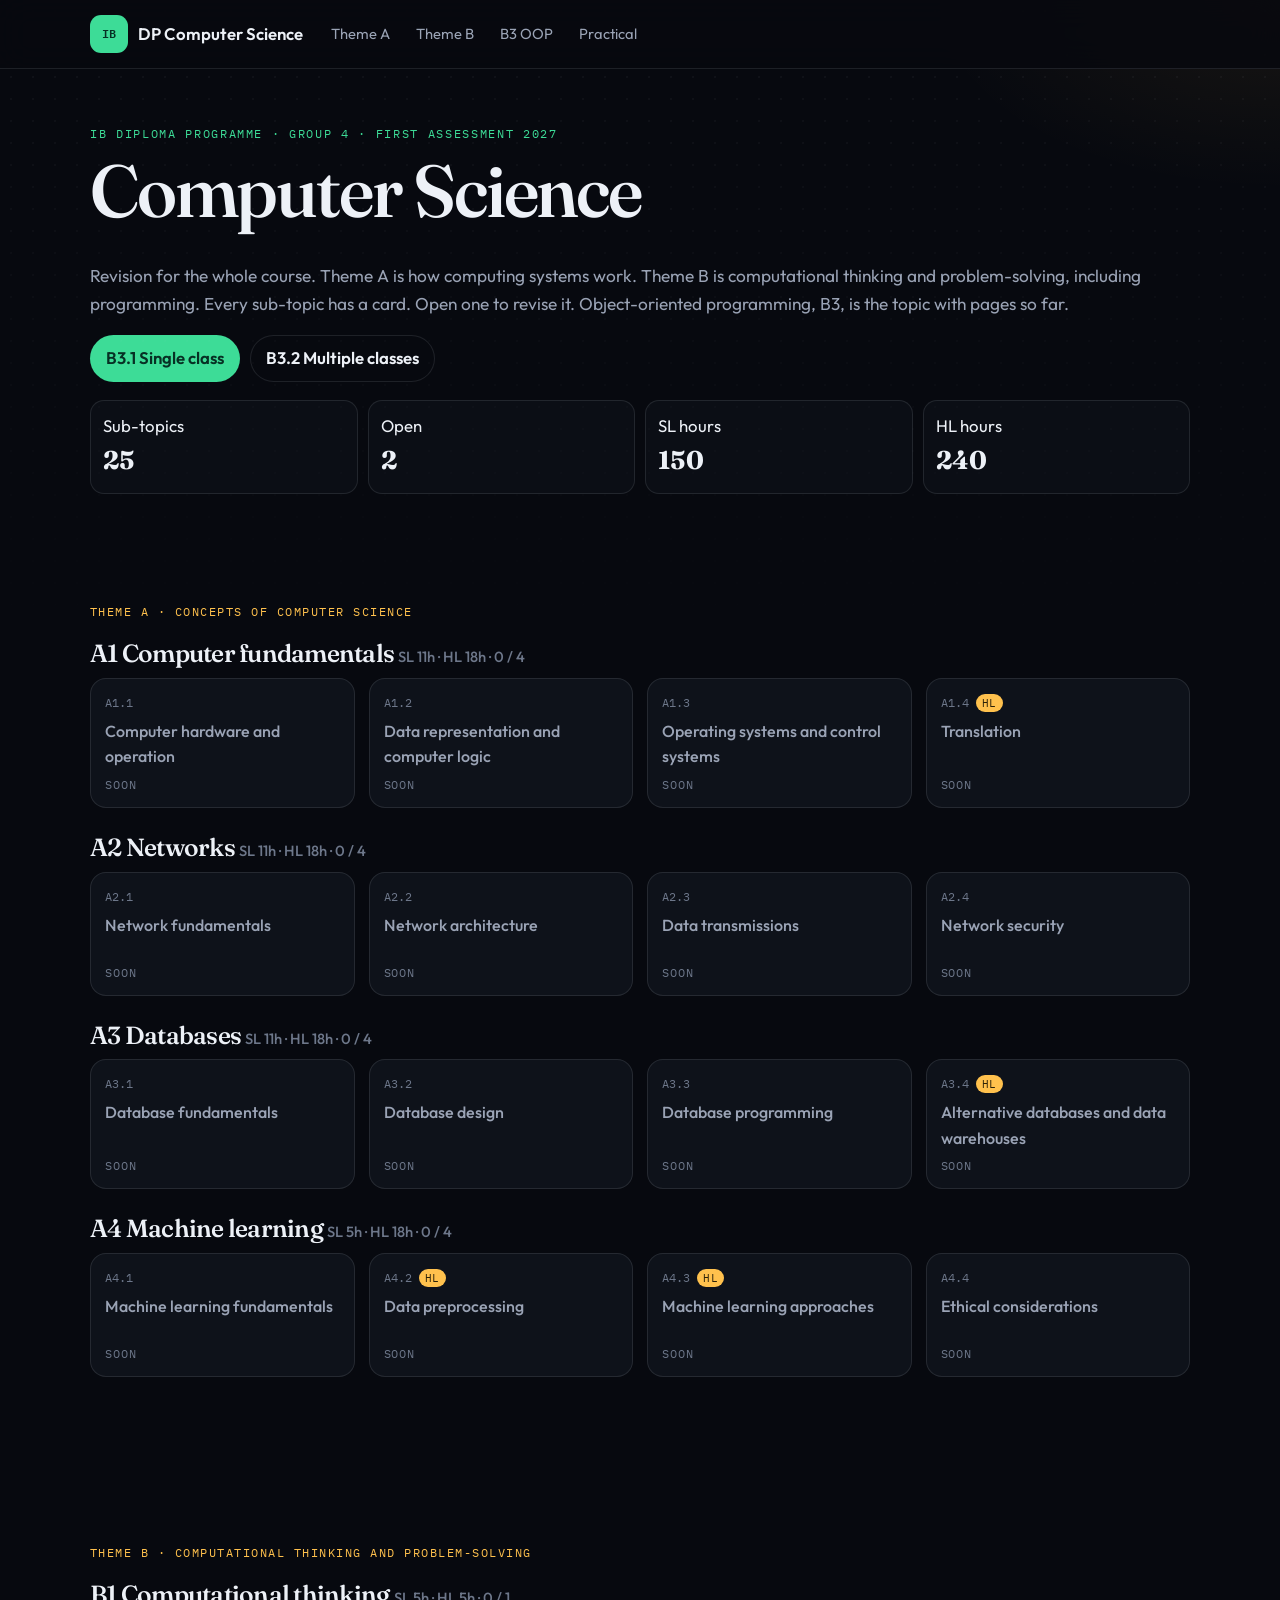
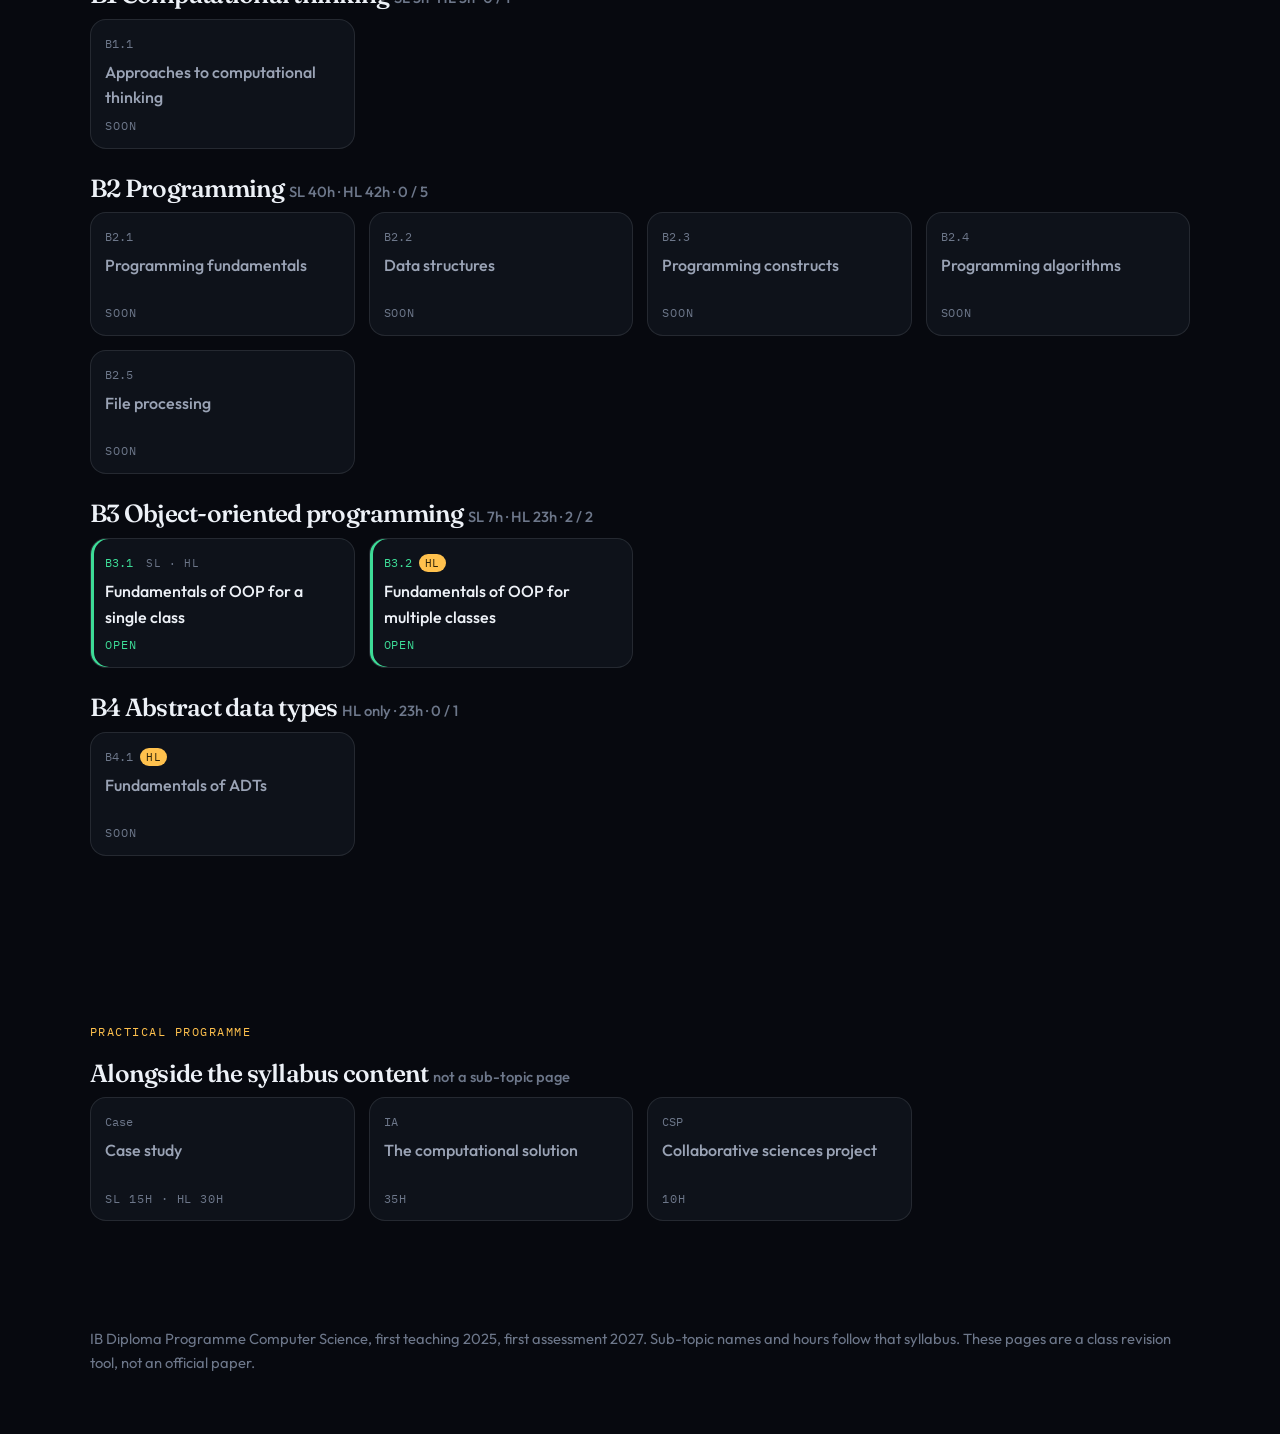
==== index.html @ 6d5f7bd0 "Correct lesson sentences that did not say what they meant. Headings, captions, and explanations now " ====
<!DOCTYPE html>
<html lang="en">
<head>
  <meta charset="utf-8">
  <meta name="viewport" content="width=device-width, initial-scale=1">
  <title>IB DP Computer Science</title>
  <meta name="description" content="Revision for the IB Diploma Programme Computer Science course, first assessment 2027. Theme A is concepts of computer science. Theme B is computational thinking and problem-solving. B3, object-oriented programming, is open.">
  <meta name="theme-color" content="#07090f">
  <link rel="icon" href="data:image/svg+xml,%3Csvg xmlns='http://www.w3.org/2000/svg' viewBox='0 0 32 32'%3E%3Crect fill='%2307090f' width='32' height='32' rx='6'/%3E%3Ctext x='16' y='21' text-anchor='middle' fill='%233ddc97' font-family='monospace' font-size='12'%3EIB%3C/text%3E%3C/svg%3E">
  <link rel="preconnect" href="https://fonts.googleapis.com">
  <link rel="preconnect" href="https://fonts.gstatic.com" crossorigin>
  <link href="https://fonts.googleapis.com/css2?family=Fraunces:opsz,wght@9..144,560&family=IBM+Plex+Mono:wght@450;560&family=Outfit:wght@380;520;640&display=swap" rel="stylesheet">
  <link rel="stylesheet" href="css/styles.css">
</head>
<body id="top">
  <a class="skip" href="#main">Skip to content</a>
  <header>
    <div class="wrap header-row">
      <a class="brand" href="index.html"><span class="mark">IB</span> DP Computer Science</a>
      <nav class="nav" aria-label="Course">
        <a href="#theme-a">Theme A</a>
        <a href="#theme-b">Theme B</a>
        <a href="#b3">B3 OOP</a>
        <a href="#practical">Practical</a>
      </nav>
    </div>
  </header>

  <main id="main">
    <section class="hero">
      <div class="wrap">
        <p class="kicker">IB Diploma Programme · Group 4 · First assessment 2027</p>
        <h1>Computer Science</h1>
        <p class="lede">Revision for the whole course. Theme A is how computing systems work. Theme B is computational thinking and problem-solving, including programming. Every sub-topic has a card. Open one to revise it. Object-oriented programming, B3, is the topic with pages so far.</p>
        <div class="actions">
          <a class="btn" href="b3-1-single-class.html">B3.1 Single class</a>
          <a class="btn ghost" href="b3-2-multiple-classes.html">B3.2 Multiple classes</a>
        </div>
        <div class="scoreboard">
          <div><span>Sub-topics</span><strong>25</strong></div>
          <div><span>Open</span><strong>2</strong></div>
          <div><span>SL hours</span><strong>150</strong></div>
          <div><span>HL hours</span><strong>240</strong></div>
        </div>
      </div>
    </section>

    <section class="block" id="theme-a">
      <div class="wrap">
        <p class="paper-label">Theme A · Concepts of computer science</p>

        <div class="chapter">
          <h2>A1 Computer fundamentals <span class="count">SL 11h · HL 18h · 0 / 4</span></h2>
          <div class="topics">
            <div class="topic later"><span class="code">A1.1</span><strong>Computer hardware and operation</strong><em>Soon</em></div>
            <div class="topic later"><span class="code">A1.2</span><strong>Data representation and computer logic</strong><em>Soon</em></div>
            <div class="topic later"><span class="code">A1.3</span><strong>Operating systems and control systems</strong><em>Soon</em></div>
            <div class="topic later"><span class="code">A1.4 <span class="pill">HL</span></span><strong>Translation</strong><em>Soon</em></div>
          </div>
        </div>

        <div class="chapter">
          <h2>A2 Networks <span class="count">SL 11h · HL 18h · 0 / 4</span></h2>
          <div class="topics">
            <div class="topic later"><span class="code">A2.1</span><strong>Network fundamentals</strong><em>Soon</em></div>
            <div class="topic later"><span class="code">A2.2</span><strong>Network architecture</strong><em>Soon</em></div>
            <div class="topic later"><span class="code">A2.3</span><strong>Data transmissions</strong><em>Soon</em></div>
            <div class="topic later"><span class="code">A2.4</span><strong>Network security</strong><em>Soon</em></div>
          </div>
        </div>

        <div class="chapter">
          <h2>A3 Databases <span class="count">SL 11h · HL 18h · 0 / 4</span></h2>
          <div class="topics">
            <div class="topic later"><span class="code">A3.1</span><strong>Database fundamentals</strong><em>Soon</em></div>
            <div class="topic later"><span class="code">A3.2</span><strong>Database design</strong><em>Soon</em></div>
            <div class="topic later"><span class="code">A3.3</span><strong>Database programming</strong><em>Soon</em></div>
            <div class="topic later"><span class="code">A3.4 <span class="pill">HL</span></span><strong>Alternative databases and data warehouses</strong><em>Soon</em></div>
          </div>
        </div>

        <div class="chapter">
          <h2>A4 Machine learning <span class="count">SL 5h · HL 18h · 0 / 4</span></h2>
          <div class="topics">
            <div class="topic later"><span class="code">A4.1</span><strong>Machine learning fundamentals</strong><em>Soon</em></div>
            <div class="topic later"><span class="code">A4.2 <span class="pill">HL</span></span><strong>Data preprocessing</strong><em>Soon</em></div>
            <div class="topic later"><span class="code">A4.3 <span class="pill">HL</span></span><strong>Machine learning approaches</strong><em>Soon</em></div>
            <div class="topic later"><span class="code">A4.4</span><strong>Ethical considerations</strong><em>Soon</em></div>
          </div>
        </div>
      </div>
    </section>

    <section class="block" id="theme-b">
      <div class="wrap">
        <p class="paper-label">Theme B · Computational thinking and problem-solving</p>

        <div class="chapter">
          <h2>B1 Computational thinking <span class="count">SL 5h · HL 5h · 0 / 1</span></h2>
          <div class="topics">
            <div class="topic later"><span class="code">B1.1</span><strong>Approaches to computational thinking</strong><em>Soon</em></div>
          </div>
        </div>

        <div class="chapter">
          <h2>B2 Programming <span class="count">SL 40h · HL 42h · 0 / 5</span></h2>
          <div class="topics">
            <div class="topic later"><span class="code">B2.1</span><strong>Programming fundamentals</strong><em>Soon</em></div>
            <div class="topic later"><span class="code">B2.2</span><strong>Data structures</strong><em>Soon</em></div>
            <div class="topic later"><span class="code">B2.3</span><strong>Programming constructs</strong><em>Soon</em></div>
            <div class="topic later"><span class="code">B2.4</span><strong>Programming algorithms</strong><em>Soon</em></div>
            <div class="topic later"><span class="code">B2.5</span><strong>File processing</strong><em>Soon</em></div>
          </div>
        </div>

        <div class="chapter" id="b3">
          <h2>B3 Object-oriented programming <span class="count">SL 7h · HL 23h · 2 / 2</span></h2>
          <div class="topics">
            <a class="topic ready" href="b3-1-single-class.html"><span class="code">B3.1 <span class="tag">SL · HL</span></span><strong>Fundamentals of OOP for a single class</strong><em>Open</em></a>
            <a class="topic ready" href="b3-2-multiple-classes.html"><span class="code">B3.2 <span class="pill">HL</span></span><strong>Fundamentals of OOP for multiple classes</strong><em>Open</em></a>
          </div>
        </div>

        <div class="chapter">
          <h2>B4 Abstract data types <span class="count">HL only · 23h · 0 / 1</span></h2>
          <div class="topics">
            <div class="topic later"><span class="code">B4.1 <span class="pill">HL</span></span><strong>Fundamentals of ADTs</strong><em>Soon</em></div>
          </div>
        </div>
      </div>
    </section>

    <section class="block" id="practical">
      <div class="wrap">
        <p class="paper-label">Practical programme</p>
        <div class="chapter">
          <h2>Alongside the syllabus content <span class="count">not a sub-topic page</span></h2>
          <div class="topics">
            <div class="topic later"><span class="code">Case</span><strong>Case study</strong><em>SL 15h · HL 30h</em></div>
            <div class="topic later"><span class="code">IA</span><strong>The computational solution</strong><em>35h</em></div>
            <div class="topic later"><span class="code">CSP</span><strong>Collaborative sciences project</strong><em>10h</em></div>
          </div>
        </div>
      </div>
    </section>
  </main>

  <footer>
    <div class="wrap">
      <p>IB Diploma Programme Computer Science, first teaching 2025, first assessment 2027. Sub-topic names and hours follow that syllabus. These pages are a class revision tool, not an official paper.</p>
    </div>
  </footer>
</body>
</html>
---- css/styles.css ----
:root {
  color-scheme: dark;
  --bg: #07090f;
  --bg-elev: #10141c;
  --ink: #edf1f7;
  --muted: #9aa3b5;
  --faint: #6d778a;
  --line: rgba(237, 241, 247, 0.1);
  --teal: #3ddc97;
  --teal-ink: #073024;
  --amber: #ffc14d;
  --amber-ink: #2b2108;
  --blue: #8eb7ff;
  --coral: #ff8b78;
  --good: #3ddc97;
  --bad: #ff8b78;
  --shadow: 0 24px 60px rgba(0, 0, 0, 0.35);
  --serif: Fraunces, "Iowan Old Style", Palatino, Georgia, serif;
  --sans: Outfit, "Segoe UI", sans-serif;
  --mono: "IBM Plex Mono", ui-monospace, SFMono-Regular, Menlo, Consolas, monospace;
  --radius: 18px;
}

* { box-sizing: border-box; }

html { scroll-behavior: smooth; }

body {
  margin: 0;
  font-family: var(--sans);
  font-size: 1.05rem;
  line-height: 1.6;
  color: var(--ink);
  background:
    radial-gradient(900px 420px at 0% -10%, rgba(61, 220, 151, 0.09), transparent 55%),
    radial-gradient(700px 380px at 100% 0%, rgba(255, 193, 77, 0.07), transparent 50%),
    var(--bg);
}

body::before {
  content: "";
  position: fixed;
  inset: 0;
  pointer-events: none;
  background-image: radial-gradient(rgba(237, 241, 247, 0.045) 1px, transparent 1px);
  background-size: 22px 22px;
  mask-image: linear-gradient(to bottom, #000 0%, transparent 78%);
}

::selection { background: rgba(61, 220, 151, 0.35); color: white; }

:focus-visible {
  outline: 2px solid var(--teal);
  outline-offset: 3px;
}

.skip {
  position: absolute;
  left: 12px;
  top: -48px;
  z-index: 20;
  background: var(--teal);
  color: var(--teal-ink);
  padding: 8px 12px;
  border-radius: 8px;
  font-weight: 600;
}

.skip:focus { top: 12px; }

a { color: var(--blue); }

h1, h2, h3, h4 {
  font-family: var(--serif);
  font-weight: 560;
  letter-spacing: -0.03em;
  line-height: 1.12;
  margin: 0 0 0.4em;
}

h1 { font-size: clamp(2.5rem, 6vw, 4.6rem); }

h2 { font-size: clamp(1.8rem, 3vw, 2.7rem); }

h3 { font-size: 1.25rem; }

p { margin: 0 0 0.8em; }

.wrap {
  width: min(1100px, calc(100% - 32px));
  margin-inline: auto;
}

.kicker {
  margin: 0 0 0.4rem;
  font-family: var(--mono);
  font-size: 0.74rem;
  letter-spacing: 0.14em;
  text-transform: uppercase;
  color: var(--teal);
}

.lede {
  max-width: none;
  color: var(--muted);
  font-size: 1.08rem;
}

header {
  position: sticky;
  top: 0;
  z-index: 10;
  backdrop-filter: blur(16px);
  background: rgba(7, 9, 15, 0.86);
  border-bottom: 1px solid var(--line);
}

.header-row {
  display: flex;
  align-items: center;
  gap: 18px;
  min-height: 68px;
}

.brand {
  display: flex;
  align-items: center;
  gap: 10px;
  color: var(--ink);
  text-decoration: none;
  font-weight: 600;
  flex: 0 0 auto;
}

.mark {
  display: grid;
  place-items: center;
  width: 38px;
  height: 38px;
  border-radius: 11px;
  background: var(--teal);
  color: var(--teal-ink);
  font-family: var(--mono);
  font-size: 0.78rem;
  font-weight: 560;
}

.nav {
  display: flex;
  gap: 6px;
  overflow-x: auto;
  padding: 8px 0;
  scrollbar-width: none;
}

.nav::-webkit-scrollbar { display: none; }

.nav a {
  color: var(--muted);
  text-decoration: none;
  font-size: 0.92rem;
  padding: 6px 10px;
  border-radius: 999px;
  white-space: nowrap;
}

.nav a:hover,
.nav a.is-active {
  color: var(--ink);
  background: rgba(237, 241, 247, 0.06);
}

.nav a.is-active { box-shadow: inset 0 0 0 1px var(--line); }

.hero { padding: 56px 0 20px; }

.hero-grid {
  display: grid;
  grid-template-columns: 1.3fr 0.7fr;
  gap: 36px;
  align-items: center;
}

.actions { display: flex; flex-wrap: wrap; gap: 10px; margin: 18px 0; }

.btn {
  appearance: none;
  border: 0;
  cursor: pointer;
  border-radius: 999px;
  padding: 10px 16px;
  background: var(--teal);
  color: var(--teal-ink);
  font-weight: 600;
  text-decoration: none;
  display: inline-flex;
  align-items: center;
  justify-content: center;
  gap: 8px;
}

.btn:hover { filter: brightness(1.05); }

.btn.ghost {
  background: transparent;
  color: var(--ink);
  box-shadow: inset 0 0 0 1px var(--line);
}

.btn.amber { background: var(--amber); color: var(--amber-ink); }

.btn.small { padding: 7px 12px; font-size: 0.92rem; }

.btn:disabled {
  cursor: not-allowed;
  opacity: 0.45;
}

.chips { display: flex; flex-wrap: wrap; gap: 8px; padding: 0; margin: 16px 0 0; list-style: none; }

.chip {
  font-family: var(--mono);
  font-size: 0.78rem;
  color: var(--muted);
  border: 1px solid var(--line);
  border-radius: 999px;
  padding: 5px 10px;
}

.stage {
  position: relative;
  min-height: 280px;
  border-radius: 28px;
  border: 1px solid var(--line);
  background:
    linear-gradient(180deg, rgba(61, 220, 151, 0.08), transparent 40%),
    var(--bg-elev);
  box-shadow: var(--shadow);
  overflow: hidden;
}

.road {
  position: absolute;
  left: 8%;
  right: 8%;
  top: 46%;
  height: 54px;
  border-radius: 999px;
  background:
    repeating-linear-gradient(90deg, rgba(237, 241, 247, 0.2) 0 18px, transparent 18px 34px),
    #1b2433;
  box-shadow: inset 0 0 0 2px rgba(237, 241, 247, 0.08);
}

.car {
  position: absolute;
  top: 50%;
  width: 46px;
  height: 22px;
  margin-top: -11px;
  border-radius: 7px;
  background: var(--amber);
  animation: drive 7s linear infinite;
}

.car::after {
  content: "";
  position: absolute;
  right: 6px;
  top: 4px;
  width: 10px;
  height: 8px;
  background: #fff4d2;
  border-radius: 2px;
}

.node {
  position: absolute;
  width: 16px;
  height: 16px;
  border-radius: 50%;
  background: var(--teal);
  box-shadow: 0 0 0 6px rgba(61, 220, 151, 0.15);
}

.node.a { top: 18%; left: 16%; }
.node.b { top: 22%; right: 18%; background: var(--blue); box-shadow: 0 0 0 6px rgba(142, 183, 255, 0.15); }
.node.c { bottom: 16%; left: 38%; background: var(--coral); box-shadow: 0 0 0 6px rgba(255, 139, 120, 0.15); }

.page-card {
  position: absolute;
  right: 14%;
  bottom: 18%;
  width: 92px;
  padding: 8px;
  border-radius: 10px;
  background: #222a3a;
  border: 1px solid var(--line);
  font-family: var(--mono);
  font-size: 0.68rem;
  color: var(--amber);
}

.stage-caption {
  position: absolute;
  left: 16px;
  bottom: 12px;
  margin: 0;
  font-size: 0.78rem;
  color: var(--faint);
}

section.block, .hero { scroll-margin-top: 76px; }

section.block { padding: 3.25rem 0; }

code {
  font-family: var(--mono);
  font-size: 0.86em;
  color: var(--amber);
  background: rgba(255, 193, 77, 0.14);
  border-radius: 0.28em;
  padding: 0.05em 0.34em;
  letter-spacing: 0;
}

h1 code, h2 code, h3 code { font-size: 0.78em; }

button code {
  font-family: inherit;
  font-size: inherit;
  font-weight: inherit;
  color: inherit;
  background: none;
  border-radius: 0;
  padding: 0;
  letter-spacing: inherit;
}

.section-head { margin-bottom: 18px; }

.grid-2 { display: grid; grid-template-columns: 1fr 1fr; gap: 22px; }
.grid-3 { display: grid; grid-template-columns: repeat(3, 1fr); gap: 20px; }
.grid-6 { display: grid; grid-template-columns: repeat(3, 1fr); gap: 14px; }

.card, .lab, .callout, .map-card, .fn, .q, .check-list, .worked {
  background: rgba(16, 20, 28, 0.9);
  border: 1px solid var(--line);
  border-radius: var(--radius);
  padding: 16px 18px;
}

.card h3, .map-card h3, .fn h3, .q h3, .worked h3 {
  font-family: var(--sans);
  letter-spacing: 0;
  font-size: 1.02rem;
  margin-bottom: 0.9rem;
}

.map-card {
  color: inherit;
  text-decoration: none;
  display: block;
  min-height: 100%;
}

.map-card:hover { border-color: rgba(61, 220, 151, 0.45); }

.map-card span {
  display: block;
  font-family: var(--mono);
  font-size: 0.75rem;
  color: var(--teal);
  margin-bottom: 0.7rem;
}

.card p:last-child, .fn p:last-child, .callout p:last-child { margin-bottom: 0; }

.card ul, .q ul { margin: 0.35rem 0 0; padding-left: 1.1em; }
.card li + li { margin-top: 0.6em; }

.card.internet { box-shadow: inset 3px 0 0 var(--teal); }
.card.www { box-shadow: inset 3px 0 0 var(--amber); }

.callout.exam { box-shadow: inset 3px 0 0 var(--coral); }
.callout.note { box-shadow: inset 3px 0 0 var(--blue); }
.callout strong { font-family: var(--mono); font-size: 0.78rem; letter-spacing: 0.08em; text-transform: uppercase; display: block; margin-bottom: 0.5rem; }
.callout.exam strong { color: var(--coral); }
.callout.note strong { color: var(--blue); }

.lab { margin-top: 16px; }
.lab h3 { margin-bottom: 0.9rem; }
.lab > p { margin-bottom: 1.15rem; }

label.field { display: block; font-size: 0.92rem; color: var(--muted); margin-bottom: 8px; }

input[type="text"], input[type="number"], textarea {
  width: 100%;
  border-radius: 12px;
  border: 1px solid var(--line);
  background: #0b0e15;
  color: var(--ink);
  padding: 12px 14px;
  font-family: var(--mono);
  font-size: 0.95rem;
}

textarea { min-height: 110px; resize: vertical; font-family: var(--sans); }

.presets { display: flex; flex-wrap: wrap; gap: 8px; margin: 10px 0; }

.url-bar {
  display: flex;
  flex-wrap: wrap;
  gap: 6px;
  padding: 10px;
  border-radius: 14px;
  background: #0b0e15;
  border: 1px solid var(--line);
  min-height: 58px;
}

.part {
  border: 0;
  cursor: pointer;
  border-radius: 10px;
  padding: 8px 10px;
  font-family: var(--mono);
  font-size: 0.92rem;
  color: #0c1118;
  text-align: left;
}

.part small { display: block; font-family: var(--sans); font-size: 0.72rem; opacity: 0.75; }
.part.protocol { background: var(--blue); }
.part.domain { background: var(--teal); }
.part.path { background: var(--amber); }
.part.extra { background: #d7dbe4; }
.part.is-picked { outline: 3px solid white; }
.part.muted { background: transparent; color: var(--faint); box-shadow: inset 0 0 0 1px var(--line); cursor: default; }

.define {
  margin-top: 12px;
  padding: 12px 14px;
  border-radius: 12px;
  background: rgba(237, 241, 247, 0.04);
}

.panes { display: grid; grid-template-columns: 1fr 1fr; gap: 12px; margin-top: 12px; }
.pane { border-radius: 14px; padding: 12px; background: #0b0e15; border: 1px solid var(--line); min-height: 140px; }
.pane h4 { font-family: var(--mono); font-size: 0.78rem; letter-spacing: 0.08em; text-transform: uppercase; margin-bottom: 8px; }
.pane.http h4 { color: var(--coral); }
.pane.https h4 { color: var(--teal); }
.pane pre { margin: 0; white-space: pre-wrap; word-break: break-word; font-family: var(--mono); font-size: 0.86rem; }

.flow {
  display: grid;
  grid-template-columns: repeat(4, 1fr);
  gap: 10px;
  margin: 12px 0;
  padding: 0;
  list-style: none;
}

.flow li {
  border-radius: 14px;
  padding: 12px;
  text-align: center;
  border: 1px solid var(--line);
  color: var(--faint);
  background: #0b0e15;
}

.flow li strong { display: block; color: var(--ink); font-size: 0.95rem; }
.flow li.is-on {
  color: var(--teal-ink);
  background: var(--teal);
  border-color: var(--teal);
}
.flow li.is-on strong { color: inherit; }

.step-readout { min-height: 4.5em; }

.row-actions { display: flex; flex-wrap: wrap; gap: 8px; margin-top: 8px; }

.sort-grid, .pool, .chosen { display: grid; gap: 8px; }
.sort-grid { margin-top: 8px; }
.pool, .chosen { margin: 8px 0; }

.sort-card, .step-btn, .opt {
  text-align: left;
  border-radius: 12px;
  border: 1px solid var(--line);
  background: #0b0e15;
  color: var(--ink);
  padding: 10px 12px;
}

.choices { display: flex; flex-wrap: wrap; gap: 8px; margin-top: 8px; }

.choice {
  border-radius: 999px;
  border: 1px solid var(--line);
  background: transparent;
  color: var(--ink);
  padding: 6px 10px;
  cursor: pointer;
}

.choice.is-correct, .sort-card.is-correct, .opt.is-correct {
  background: rgba(61, 220, 151, 0.16);
  border-color: rgba(61, 220, 151, 0.6);
}

.choice.is-wrong, .opt.is-wrong {
  background: rgba(255, 139, 120, 0.12);
  border-color: rgba(255, 139, 120, 0.55);
}

.feedback { min-height: 1.4em; color: var(--muted); font-size: 0.95rem; }
.feedback.good { color: var(--good); }
.feedback.bad { color: var(--bad); }

.fn.is-lit { border-color: rgba(61, 220, 151, 0.7); box-shadow: 0 0 0 1px rgba(61, 220, 151, 0.4); }

.jars { display: grid; grid-template-columns: 1fr 1fr; gap: 12px; }
.jar { background: #0b0e15; border-radius: 14px; padding: 12px; border: 1px dashed var(--line); min-height: 150px; }
.jar h4 { margin-bottom: 8px; font-family: var(--sans); font-size: 0.95rem; }
.jar.ram { border-color: rgba(142, 183, 255, 0.45); }
.jar.disk { border-color: rgba(255, 193, 77, 0.45); }
.jar-list { display: grid; gap: 8px; }
.cookie { background: rgba(237, 241, 247, 0.04); border-radius: 10px; padding: 8px 10px; }
.cookie b { font-family: var(--mono); font-weight: 560; font-size: 0.86rem; }
.empty { color: var(--faint); margin: 0; }

.q + .q { margin-top: 12px; }
.marks { font-family: var(--mono); font-size: 0.75rem; color: var(--amber); letter-spacing: 0.06em; }

.scheme { margin-top: 10px; padding-top: 10px; border-top: 1px solid var(--line); }
.scheme ol { margin: 0; padding-left: 1.2em; }
.award { display: flex; align-items: center; gap: 8px; margin-top: 8px; color: var(--muted); font-size: 0.92rem; }
.award input { width: 80px; }

.scoreboard {
  display: flex;
  flex-wrap: wrap;
  gap: 10px;
  margin-top: 12px;
}

.scoreboard div {
  flex: 1 1 180px;
  border-radius: 14px;
  padding: 12px;
  background: #0b0e15;
  border: 1px solid var(--line);
}

.scoreboard strong { display: block; font-family: var(--serif); font-size: 1.6rem; }

.check-list { display: grid; gap: 12px; }
.check-list label {
  display: flex;
  gap: 10px;
  align-items: flex-start;
  padding: 8px;
  border-radius: 10px;
}
.check-list label:hover { background: rgba(237, 241, 247, 0.03); }
.check-list input { margin-top: 5px; accent-color: var(--teal); }

footer {
  padding: 28px 0 48px;
  color: var(--faint);
  font-size: 0.92rem;
}

.stack { display: grid; gap: 12px; }

.paper-label {
  margin: 2.25rem 0 1rem;
  font-family: var(--mono);
  font-size: 0.78rem;
  letter-spacing: 0.12em;
  text-transform: uppercase;
  color: var(--amber);
}

.chapter { margin: 18px 0 26px; }
.chapter h2 { font-size: 1.55rem; }
.chapter .count { color: var(--faint); font-family: var(--sans); font-size: 0.92rem; letter-spacing: 0; font-weight: 520; }

.topics { display: grid; grid-template-columns: repeat(auto-fill, minmax(230px, 1fr)); gap: 14px; }

.topic {
  display: flex;
  flex-direction: column;
  align-items: flex-start;
  gap: 6px;
  min-height: 124px;
  padding: 14px 14px 12px;
  border-radius: 16px;
  border: 1px solid var(--line);
  background: rgba(16, 20, 28, 0.9);
  color: inherit;
  text-decoration: none;
}

.topic strong { font-family: var(--sans); font-weight: 520; letter-spacing: 0; font-size: 1rem; }
.topic .code { font-family: var(--mono); font-size: 0.78rem; color: var(--teal); }
.topic em { margin-top: auto; font-style: normal; font-family: var(--mono); font-size: 0.74rem; letter-spacing: 0.08em; text-transform: uppercase; color: var(--teal); }
.topic.ready { box-shadow: inset 3px 0 0 var(--teal); }
.topic.ready:hover { border-color: rgba(61, 220, 151, 0.55); }
.topic.later { color: var(--muted); cursor: default; }
.topic.later .code, .topic.later em { color: var(--faint); }

.chain { display: grid; grid-template-columns: repeat(3, 1fr); gap: 12px; }
.bcard { border-radius: 14px; padding: 12px; background: #0b0e15; border: 1px solid var(--line); }
.bcard h4 { font-family: var(--sans); letter-spacing: 0; font-size: 0.95rem; margin-bottom: 8px; }
.bcard p { margin: 0 0 6px; font-size: 0.92rem; }
.bcard code { display: block; word-break: break-all; }
.bcard.bad { border-color: rgba(255, 139, 120, 0.7); box-shadow: inset 3px 0 0 var(--coral); }
.bcard.ok { border-color: rgba(61, 220, 151, 0.45); }
.flow.six { grid-template-columns: repeat(3, 1fr); }
.calc-grid { display: grid; grid-template-columns: 1fr 1fr; gap: 12px; margin: 8px 0; }
select {
  width: 100%;
  margin-top: 6px;
  border-radius: 12px;
  border: 1px solid var(--line);
  background: #0b0e15;
  color: var(--ink);
  padding: 12px 14px;
}
table.sheet { width: 100%; border-collapse: collapse; font-family: var(--mono); font-size: 0.88rem; margin-top: 12px; }
table.sheet th, table.sheet td { border-bottom: 1px solid var(--line); padding: 10px 12px; text-align: left; }
.out { overflow-x: auto; }
.out table.sheet { width: max-content; min-width: 100%; }
.out table.sheet th, .out table.sheet td { white-space: nowrap; }
.step-btn, .choice, .opt { cursor: pointer; }
.teaching { max-width: none; }

.rhythm {
  display: flex;
  flex-direction: column;
  gap: 2rem;
}

.rhythm > * { margin-top: 0; margin-bottom: 0; }

.subhead {
  font-family: var(--sans);
  font-size: 1.35rem;
  letter-spacing: 0;
}

.rhythm > .subhead { margin-bottom: -1.1rem; }

.rhythm .section-head { margin-bottom: 0; }

.rhythm .section-head .kicker { margin-bottom: 0.65rem; }

.rhythm .section-head h2 { margin-bottom: 0.9rem; }

.rhythm .section-head > :last-child { margin-bottom: 0; }

.review-panel { display: flex; flex-direction: column; gap: 1rem; }

.prose p { margin: 0; }

.prose p + p { margin-top: 1.35rem; }

.worked { margin-top: 16px; }
.worked h3 { font-family: var(--sans); letter-spacing: 0; font-size: 1.02rem; }
.steps { margin: 0.3em 0 0; padding-left: 1.25em; }
.steps li + li { margin-top: 0.7em; }
.grid-2 + .grid-2, .teaching + .grid-2, .grid-2 + .worked, .grid-2 + .grid-3 { margin-top: 16px; }
.tabset { margin-top: 16px; }
.tabbar { display: flex; flex-wrap: wrap; gap: 8px; }
.tab {
  font-family: var(--sans);
  font-size: 0.92rem;
  color: var(--ink);
  background: transparent;
  border: 1px solid var(--line);
  border-radius: 999px;
  padding: 8px 12px;
  cursor: pointer;
}
.tab.is-active { background: var(--teal); color: var(--teal-ink); border-color: var(--teal); }
.tabpanel { margin-top: 12px; }
.tabpanel.is-hidden { display: none; }
.tabpanel h3 { font-family: var(--sans); letter-spacing: 0; font-size: 1rem; margin-top: 14px; }
.pseudo {
  font-family: "Courier New", Courier, monospace;
  font-size: 0.92rem;
  line-height: 1.5;
  white-space: pre;
  overflow-x: auto;
  color: #d6deeb;
  background: #0b0e15;
  border: 1px solid var(--line);
  border-radius: 12px;
  padding: 14px 16px;
  margin: 12px 0 0;
}
.pseudo .tok-key { color: #c4b5fd; }
.pseudo .tok-type { color: var(--blue); }
.pseudo .tok-fn { color: var(--teal); }
.pseudo .tok-string { color: var(--amber); }
.pseudo .tok-number { color: var(--coral); }
.pseudo .tok-comment { color: var(--faint); font-style: italic; }
.chart { display: flex; flex-direction: column; align-items: center; margin-top: 8px; }
.chart-card + .chart-card { margin-top: 18px; }
.shape, .diamond {
  font-family: "Courier New", Courier, monospace;
  font-size: 0.86rem;
  text-align: center;
}
.shape {
  border: 2px solid var(--blue);
  background: #0b0e15;
  min-width: 190px;
  max-width: 280px;
  padding: 10px 16px;
}
.shape.term { border-radius: 999px; border-color: var(--teal); }
.shape.process { border-radius: 4px; }
.shape.io { transform: skewX(-14deg); border-color: var(--amber); padding-inline: 22px; }
.shape.io .unskew { display: inline-block; transform: skewX(14deg); }
.shape.sub {
  border-color: var(--teal);
  box-shadow: inset 8px 0 0 -6px var(--teal), inset -8px 0 0 -6px var(--teal);
}
.diamond {
  width: 200px;
  height: 132px;
  display: flex;
  align-items: center;
  justify-content: center;
  position: relative;
  padding: 0 42px;
}
.diamond::before {
  content: "";
  position: absolute;
  inset: 18px 10px;
  border: 2px solid var(--coral);
  background: #0b0e15;
  transform: rotate(45deg);
}
.diamond span { position: relative; z-index: 1; }
.flow-arrow {
  width: 2px;
  height: 22px;
  background: var(--muted);
  position: relative;
  margin: 2px 0;
}
.flow-arrow::after {
  content: "";
  position: absolute;
  left: -4px;
  bottom: -1px;
  border: 5px solid transparent;
  border-top-color: var(--muted);
}
.flow-split {
  display: grid;
  grid-template-columns: 1fr 1fr;
  gap: 18px;
  width: min(680px, 100%);
  margin-top: 4px;
}
.flow-col { display: flex; flex-direction: column; align-items: center; }
.flow-label { margin: 0 0 6px; font-family: var(--mono); font-size: 0.78rem; color: var(--amber); }
.flow-back { margin: 8px 0 0; max-width: 26ch; text-align: center; color: var(--teal); font-size: 0.88rem; }
.flow-svg { width: min(720px, 100%); height: auto; display: block; margin: 8px auto 0; }
.struct-svg { width: min(960px, 100%); }
.flow-svg .flow-line { fill: none; stroke: var(--muted); stroke-width: 2; }
.flow-svg .flow-head { fill: var(--muted); }
.flow-svg .flow-term,
.flow-svg .flow-process,
.flow-svg .flow-io,
.flow-svg .flow-decision { fill: #0b0e15; stroke-width: 2; }
.flow-svg .flow-term { stroke: var(--teal); }
.flow-svg .flow-process { stroke: var(--blue); }
.flow-svg .struct-root,
.flow-svg .struct-part { fill: #0b0e15; stroke-width: 2; }
.flow-svg .struct-root { stroke: var(--teal); }
.flow-svg .struct-part { stroke: var(--blue); }
.flow-svg .flow-io { stroke: var(--amber); }
.flow-svg .flow-decision { stroke: var(--coral); }
.flow-svg text {
  fill: var(--ink);
  font-family: "Courier New", Courier, monospace;
  font-size: 15px;
}
.flow-svg .flow-tag { fill: var(--amber); font-size: 13px; }
.flow-svg .flow-back { fill: var(--teal); font-size: 13px; max-width: none; margin: 0; text-align: left; }
.sim-grid { margin-top: 16px; }
#ledger { margin: 8px 0 0; padding-left: 1.15em; }
#ledger li + li { margin-top: 0.35em; }

@media (max-width: 860px) {
  .hero-grid, .grid-2, .grid-3, .grid-6, .panes, .jars, .flow, .flow.six, .chain, .calc-grid, .flow-split { grid-template-columns: 1fr; }
  .header-row { flex-wrap: wrap; padding-bottom: 8px; }
  .hero { padding-top: 32px; }
}

@media (prefers-reduced-motion: reduce) {
  html { scroll-behavior: auto; }
  .car { animation: none; left: 18%; }
}

@keyframes drive {
  from { left: 10%; }
  to { left: 68%; }
}

.tag, .pill {
  font-family: var(--mono);
  font-size: 0.68rem;
  letter-spacing: 0.06em;
  text-transform: uppercase;
}

.tag { color: var(--faint); margin-left: 6px; }

.pill {
  color: var(--amber-ink);
  background: var(--amber);
  border-radius: 999px;
  padding: 2px 6px;
  margin-left: 6px;
}

.topic .pill { margin-left: 0; }

.code-figure { margin: 16px 0 0; }

.code-bar {
  display: flex;
  gap: 10px;
  align-items: baseline;
  margin-bottom: 0.75rem;
}

.code-figure figcaption,
.uml-frame figcaption,
.classbox-wrap figcaption {
  color: var(--muted);
  font-size: 0.95rem;
  margin-top: 0.95rem;
}

.code-scroll {
  max-height: 24rem;
  overflow: auto;
  border: 1px solid var(--line);
  border-radius: 12px;
  background: #0b0e15;
  scrollbar-color: rgba(237, 241, 247, 0.35) transparent;
}

.code-scroll:focus-visible { outline-offset: 3px; }

.code-figure .pseudo {
  margin: 0;
  border: 0;
  border-radius: 0;
  background: transparent;
  overflow: visible;
  width: max-content;
  min-width: 100%;
}

.classbox-wrap { margin-top: 12px; }

.classbox {
  width: min(100%, 460px);
  border: 2px solid rgba(237, 241, 247, 0.72);
  border-radius: 10px;
  background: #10141c;
  font-family: var(--mono);
  font-size: 0.92rem;
  overflow: hidden;
}

.classbox header,
.classbox .compartment { padding: 8px 14px; }

.classbox header {
  text-align: center;
  background: rgba(61, 220, 151, 0.1);
  border-bottom: 1px solid rgba(237, 241, 247, 0.28);
}

.classbox header strong { display: block; font-size: 1.05rem; }

.classbox header span { color: var(--teal); font-size: 0.78rem; }

.classbox .compartment + .compartment { border-top: 1px solid rgba(237, 241, 247, 0.28); }

.classbox ul { list-style: none; margin: 0; padding: 0; }

.classbox li + li { margin-top: 0.2em; }

.uml-frame { margin: 16px 0 0; }

.uml-svg {
  width: 100%;
  height: auto;
  max-width: 980px;
  display: block;
}

.uml-svg text {
  fill: var(--ink);
  font-family: var(--mono);
  font-size: 13px;
}

.uml-svg .uml-stereo { fill: var(--teal); font-size: 12px; }

.uml-svg .uml-name { font-size: 16px; font-weight: 560; }

.uml-svg .uml-box { fill: #10141c; stroke: rgba(237, 241, 247, 0.72); stroke-width: 2; }

.uml-svg .uml-head { fill: rgba(61, 220, 151, 0.12); }

.uml-svg .uml-line { stroke: rgba(237, 241, 247, 0.35); stroke-width: 1; }

.uml-svg .rel { fill: none; stroke: #9aa3b5; stroke-width: 2; }
.uml-svg .rel.filled { fill: #edf1f7; }

.uml-svg .rel.dashed { stroke-dasharray: 6 5; }

.uml-svg .rel-label { fill: var(--amber); font-size: 12px; }

.card.ok { box-shadow: inset 3px 0 0 var(--teal); }

.card.bad { box-shadow: inset 3px 0 0 var(--coral); }

.more { margin-top: 12px; }

.rhythm > .code-figure,
.rhythm > .uml-frame,
.rhythm > .classbox-wrap,
.rhythm > .worked,
.rhythm > .steps,
.rhythm > .tabset,
.rhythm > .lab,
.rhythm > .more,
.rhythm > .grid-2,
.rhythm > .grid-3,
.rhythm > .q,
.rhythm > .scoreboard {
  margin-top: 0;
}

.log {
  margin: 10px 0 0;
  padding-left: 1.15em;
  font-family: var(--mono);
  font-size: 0.88rem;
}

.log li + li { margin-top: 0.3em; }

@media print {
  body { background: white; color: black; }
  body::before, header, .stage, .lab, .actions, footer .fine { display: none !important; }
  .card, .callout, .q, .fn, .map-card, .worked, .shape, .diamond::before { break-inside: avoid; border-color: #ccc; background: white; }
  .flow-svg .flow-term,
  .flow-svg .flow-process,
  .flow-svg .flow-io,
  .flow-svg .flow-decision,
  .flow-svg .struct-root,
  .flow-svg .struct-part { fill: white; stroke: black; }
  .flow-svg text, .flow-svg .flow-tag, .flow-svg .flow-back { fill: black; }
  .flow-svg .flow-line { stroke: black; }
  .flow-svg .flow-head { fill: black; }
  .tabpanel.is-hidden { display: block !important; }
  .tabbar { display: none; }
  .pseudo, .pseudo span { color: black; background: white; font-style: normal; }
  .code-scroll { max-height: none; overflow: visible; background: white; }
  .uml-svg .uml-box, .uml-svg .uml-head, .classbox { fill: white; background: white; stroke: black; }
  .uml-svg text, .uml-svg .uml-stereo, .uml-svg .rel-label { fill: black; }
  .uml-svg .rel, .uml-svg .uml-line { stroke: black; }
  a { color: black; }
}
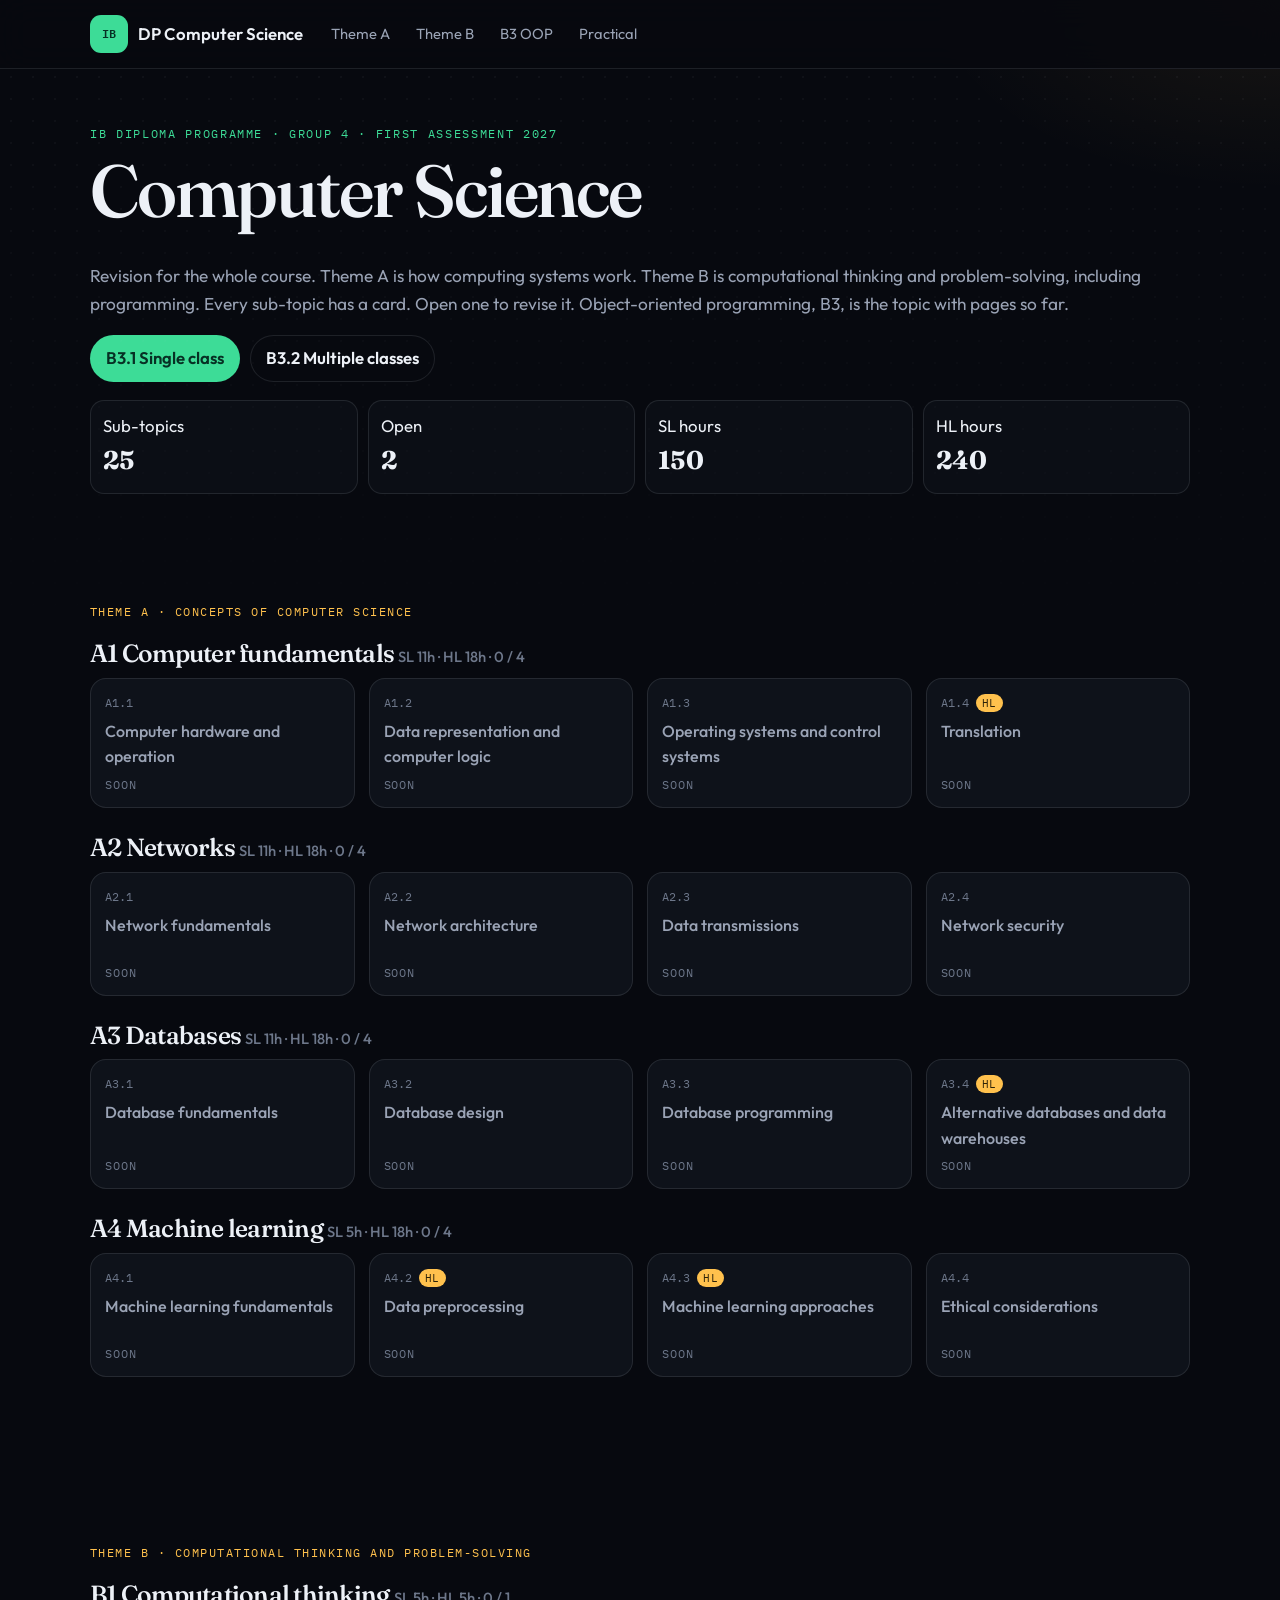
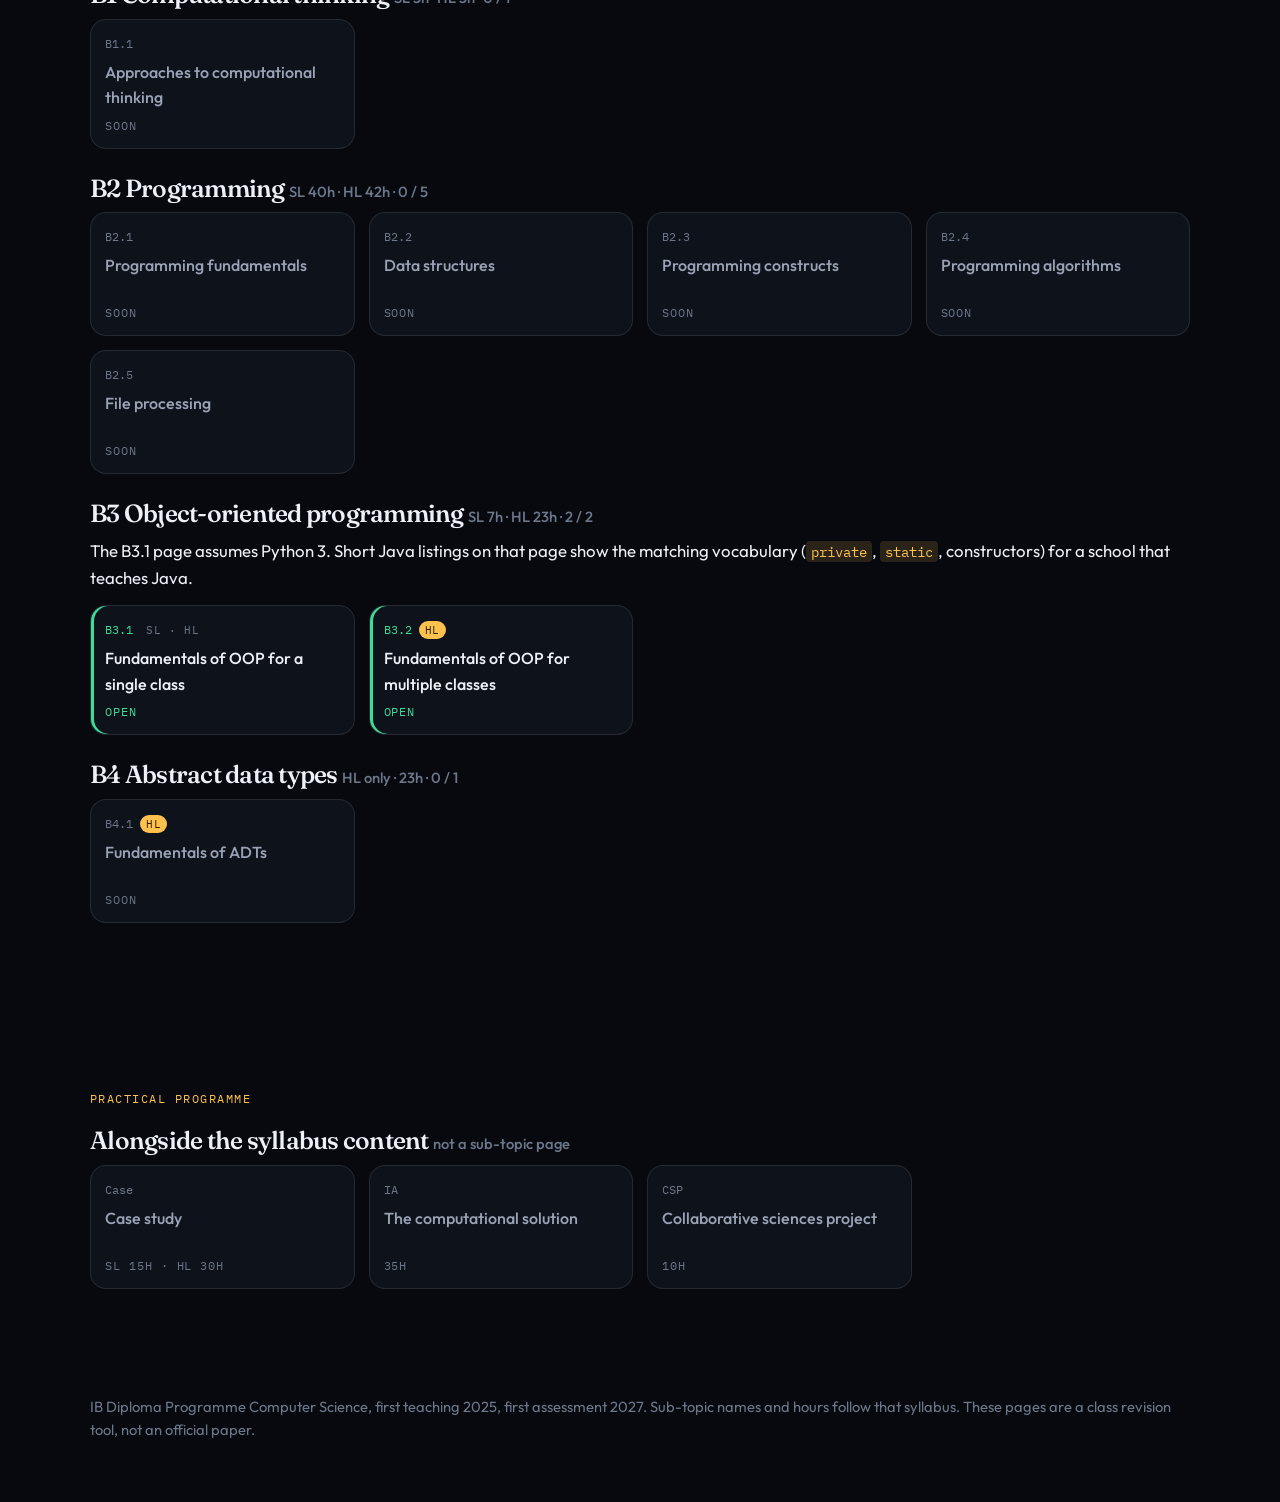
==== commit 5134261f: "Revise B3.1 content from the page review. Keep the layout. Fix the withdrawal rule, the shared-count" ====
--- a/index.html
+++ b/index.html
@@ -115,6 +115,7 @@
 
         <div class="chapter" id="b3">
           <h2>B3 Object-oriented programming <span class="count">SL 7h · HL 23h · 2 / 2</span></h2>
+          <p>The B3.1 page assumes Python 3. Short Java listings on that page show the matching vocabulary (<code>private</code>, <code>static</code>, constructors) for a school that teaches Java.</p>
           <div class="topics">
             <a class="topic ready" href="b3-1-single-class.html"><span class="code">B3.1 <span class="tag">SL · HL</span></span><strong>Fundamentals of OOP for a single class</strong><em>Open</em></a>
             <a class="topic ready" href="b3-2-multiple-classes.html"><span class="code">B3.2 <span class="pill">HL</span></span><strong>Fundamentals of OOP for multiple classes</strong><em>Open</em></a>
--- a/css/styles.css
+++ b/css/styles.css
@@ -906,6 +906,9 @@
 
 .classbox li + li { margin-top: 0.2em; }
 
+.classbox li.static-member,
+.uml-svg text.uml-static { text-decoration: underline; text-underline-offset: 0.15em; }
+
 .uml-frame { margin: 16px 0 0; }
 
 .uml-svg {
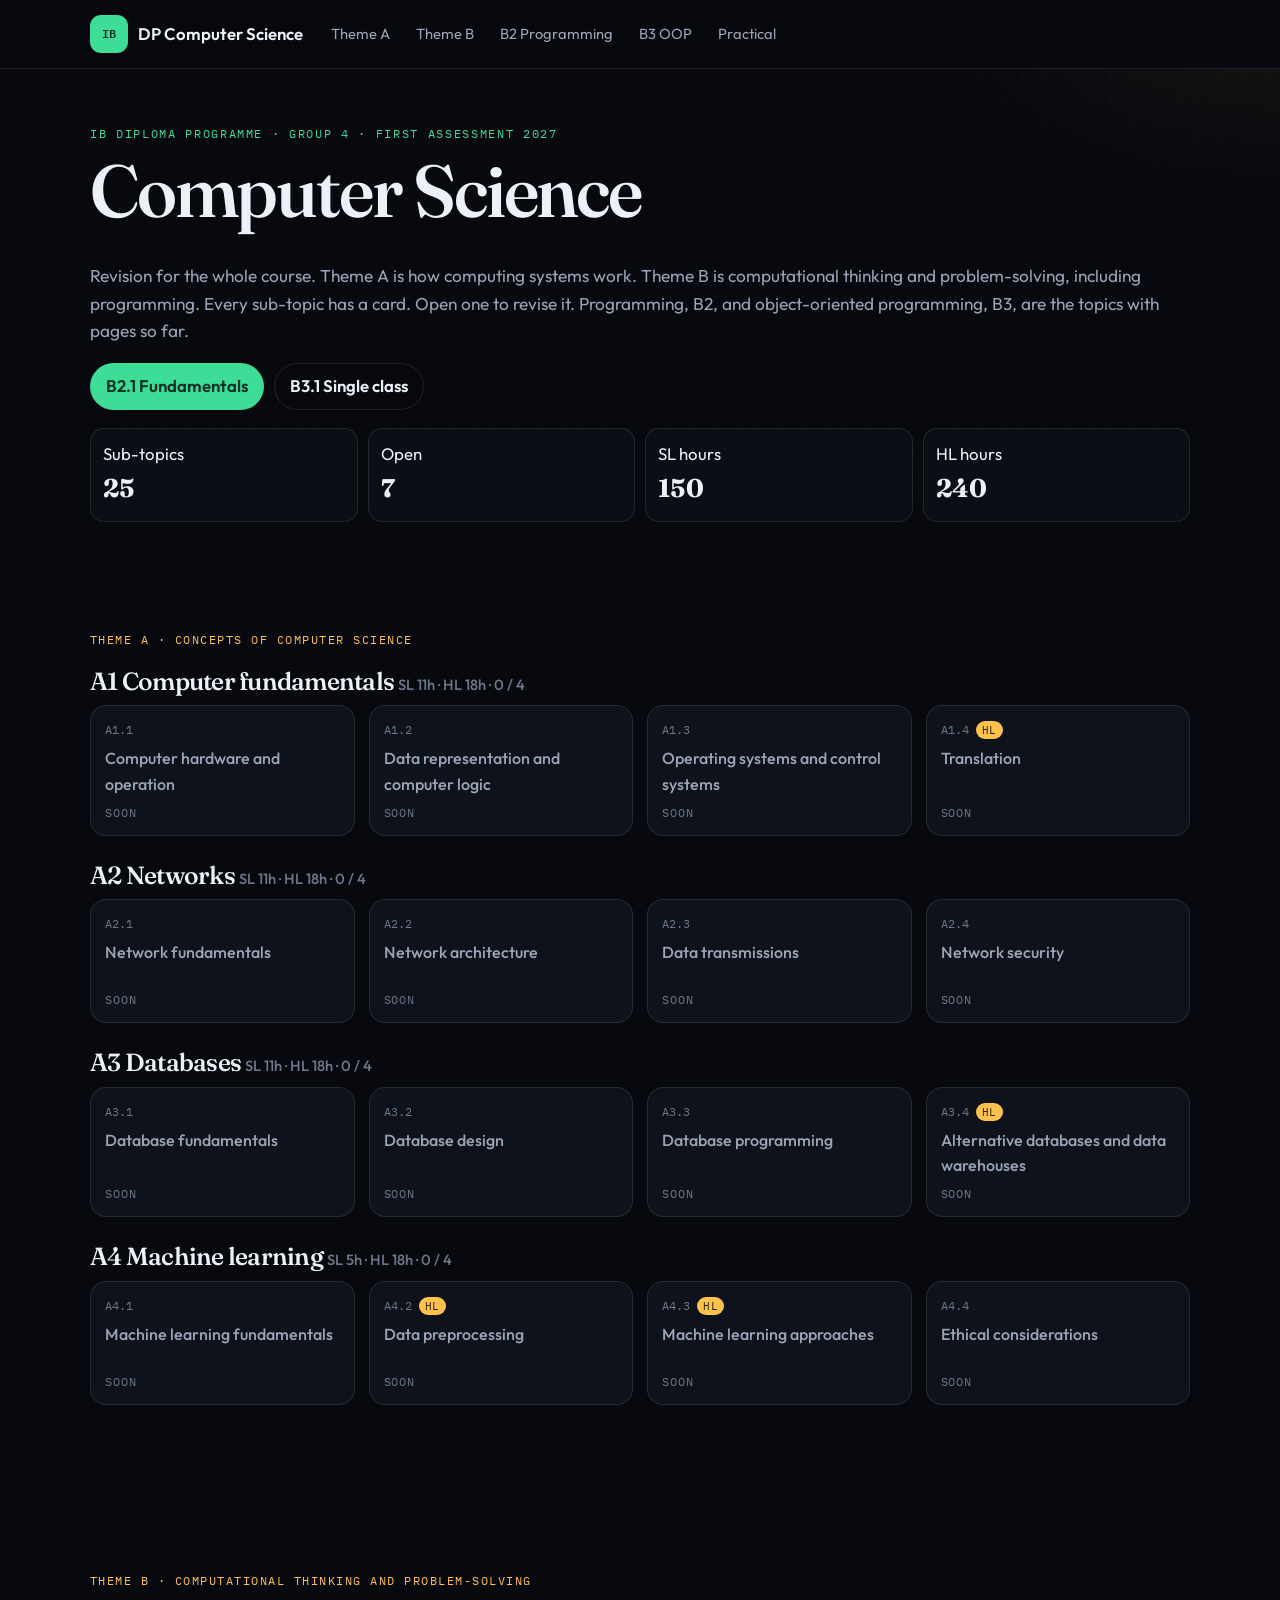
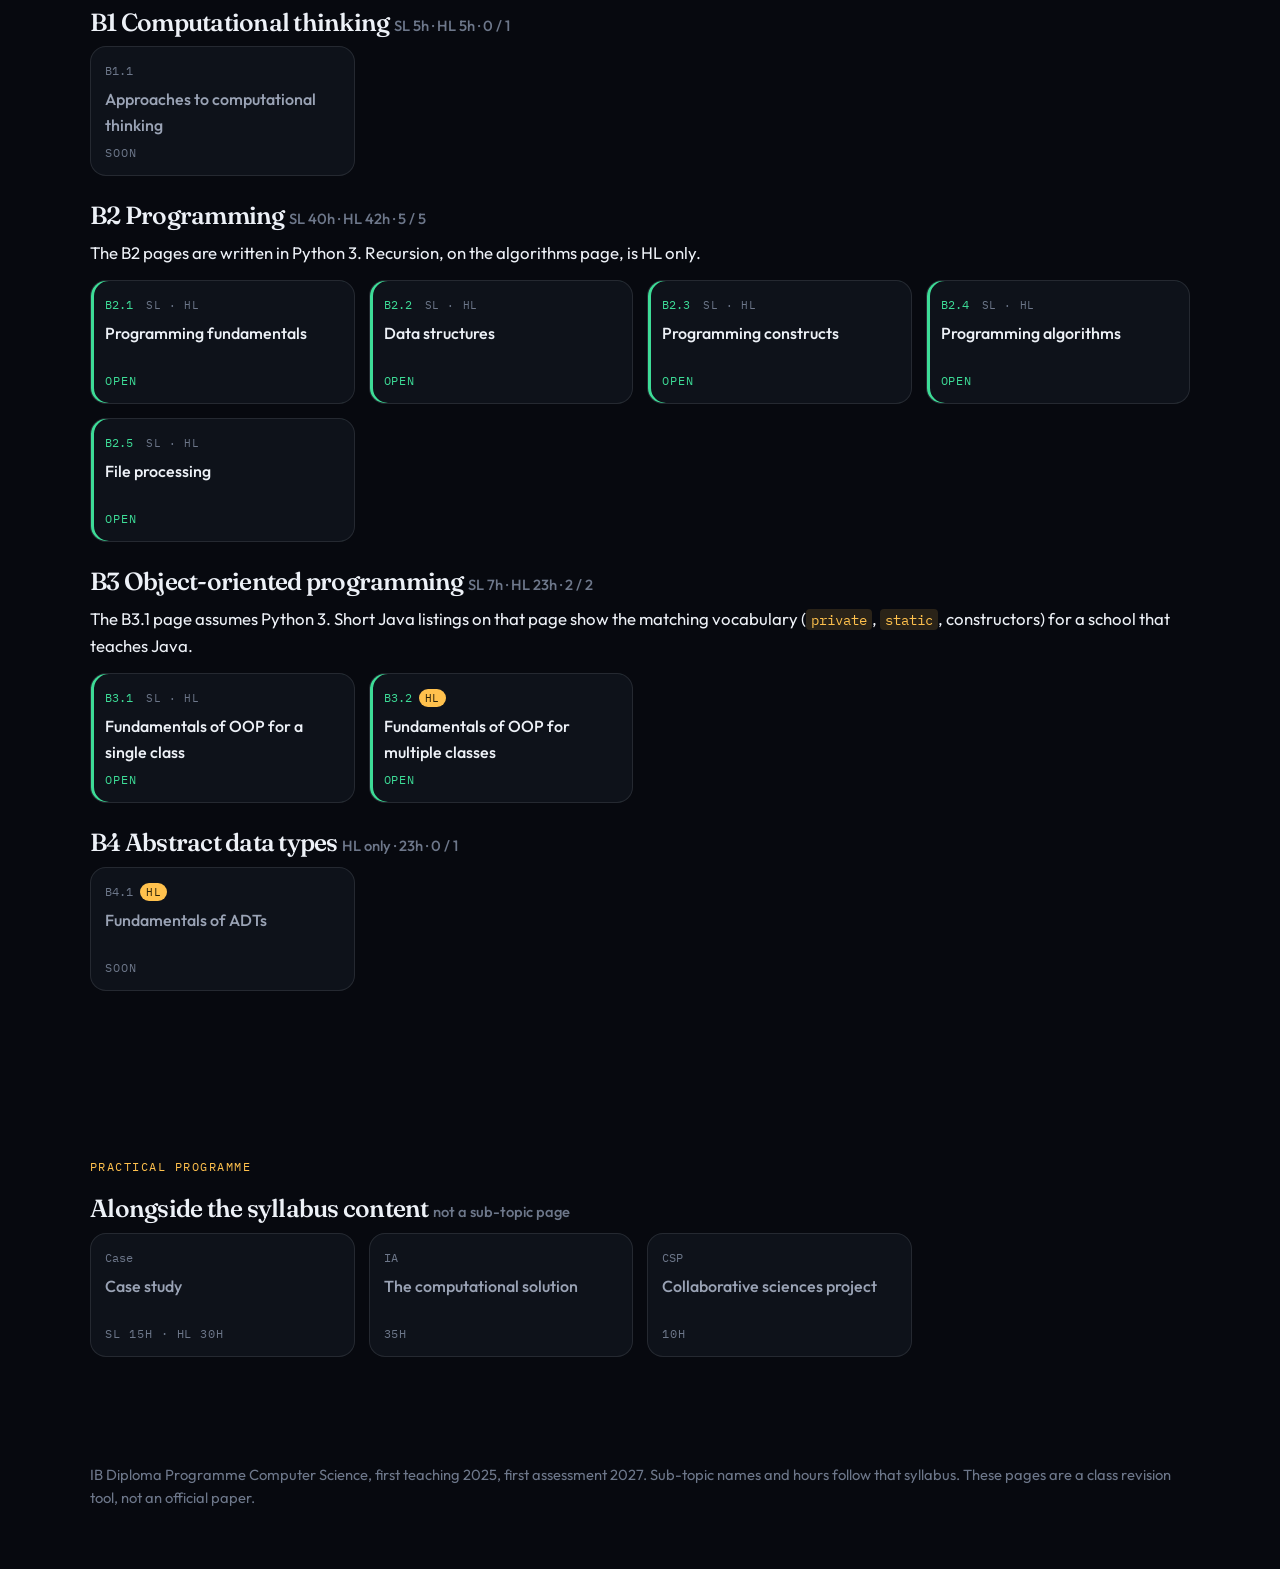
==== commit c1ba3216: "Add Python revision pages for B2 programming. Each sub-topic is its own lesson: fundamentals, data s" ====
--- a/index.html
+++ b/index.html
@@ -4,7 +4,7 @@
   <meta charset="utf-8">
   <meta name="viewport" content="width=device-width, initial-scale=1">
   <title>IB DP Computer Science</title>
-  <meta name="description" content="Revision for the IB Diploma Programme Computer Science course, first assessment 2027. Theme A is concepts of computer science. Theme B is computational thinking and problem-solving. B3, object-oriented programming, is open.">
+  <meta name="description" content="Revision for the IB Diploma Programme Computer Science course, first assessment 2027. Theme A is concepts of computer science. Theme B is computational thinking and problem-solving. B2, programming, and B3, object-oriented programming, are open.">
   <meta name="theme-color" content="#07090f">
   <link rel="icon" href="data:image/svg+xml,%3Csvg xmlns='http://www.w3.org/2000/svg' viewBox='0 0 32 32'%3E%3Crect fill='%2307090f' width='32' height='32' rx='6'/%3E%3Ctext x='16' y='21' text-anchor='middle' fill='%233ddc97' font-family='monospace' font-size='12'%3EIB%3C/text%3E%3C/svg%3E">
   <link rel="preconnect" href="https://fonts.googleapis.com">
@@ -20,6 +20,7 @@
       <nav class="nav" aria-label="Course">
         <a href="#theme-a">Theme A</a>
         <a href="#theme-b">Theme B</a>
+        <a href="#b2">B2 Programming</a>
         <a href="#b3">B3 OOP</a>
         <a href="#practical">Practical</a>
       </nav>
@@ -31,14 +32,14 @@
       <div class="wrap">
         <p class="kicker">IB Diploma Programme · Group 4 · First assessment 2027</p>
         <h1>Computer Science</h1>
-        <p class="lede">Revision for the whole course. Theme A is how computing systems work. Theme B is computational thinking and problem-solving, including programming. Every sub-topic has a card. Open one to revise it. Object-oriented programming, B3, is the topic with pages so far.</p>
+        <p class="lede">Revision for the whole course. Theme A is how computing systems work. Theme B is computational thinking and problem-solving, including programming. Every sub-topic has a card. Open one to revise it. Programming, B2, and object-oriented programming, B3, are the topics with pages so far.</p>
         <div class="actions">
-          <a class="btn" href="b3-1-single-class.html">B3.1 Single class</a>
-          <a class="btn ghost" href="b3-2-multiple-classes.html">B3.2 Multiple classes</a>
+          <a class="btn" href="b2-1-programming-fundamentals.html">B2.1 Fundamentals</a>
+          <a class="btn ghost" href="b3-1-single-class.html">B3.1 Single class</a>
         </div>
         <div class="scoreboard">
           <div><span>Sub-topics</span><strong>25</strong></div>
-          <div><span>Open</span><strong>2</strong></div>
+          <div><span>Open</span><strong>7</strong></div>
           <div><span>SL hours</span><strong>150</strong></div>
           <div><span>HL hours</span><strong>240</strong></div>
         </div>
@@ -102,14 +103,15 @@
           </div>
         </div>
 
-        <div class="chapter">
-          <h2>B2 Programming <span class="count">SL 40h · HL 42h · 0 / 5</span></h2>
+        <div class="chapter" id="b2">
+          <h2>B2 Programming <span class="count">SL 40h · HL 42h · 5 / 5</span></h2>
+          <p>The B2 pages are written in Python 3. Recursion, on the algorithms page, is HL only.</p>
           <div class="topics">
-            <div class="topic later"><span class="code">B2.1</span><strong>Programming fundamentals</strong><em>Soon</em></div>
-            <div class="topic later"><span class="code">B2.2</span><strong>Data structures</strong><em>Soon</em></div>
-            <div class="topic later"><span class="code">B2.3</span><strong>Programming constructs</strong><em>Soon</em></div>
-            <div class="topic later"><span class="code">B2.4</span><strong>Programming algorithms</strong><em>Soon</em></div>
-            <div class="topic later"><span class="code">B2.5</span><strong>File processing</strong><em>Soon</em></div>
+            <a class="topic ready" href="b2-1-programming-fundamentals.html"><span class="code">B2.1 <span class="tag">SL · HL</span></span><strong>Programming fundamentals</strong><em>Open</em></a>
+            <a class="topic ready" href="b2-2-data-structures.html"><span class="code">B2.2 <span class="tag">SL · HL</span></span><strong>Data structures</strong><em>Open</em></a>
+            <a class="topic ready" href="b2-3-programming-constructs.html"><span class="code">B2.3 <span class="tag">SL · HL</span></span><strong>Programming constructs</strong><em>Open</em></a>
+            <a class="topic ready" href="b2-4-programming-algorithms.html"><span class="code">B2.4 <span class="tag">SL · HL</span></span><strong>Programming algorithms</strong><em>Open</em></a>
+            <a class="topic ready" href="b2-5-file-processing.html"><span class="code">B2.5 <span class="tag">SL · HL</span></span><strong>File processing</strong><em>Open</em></a>
           </div>
         </div>
 
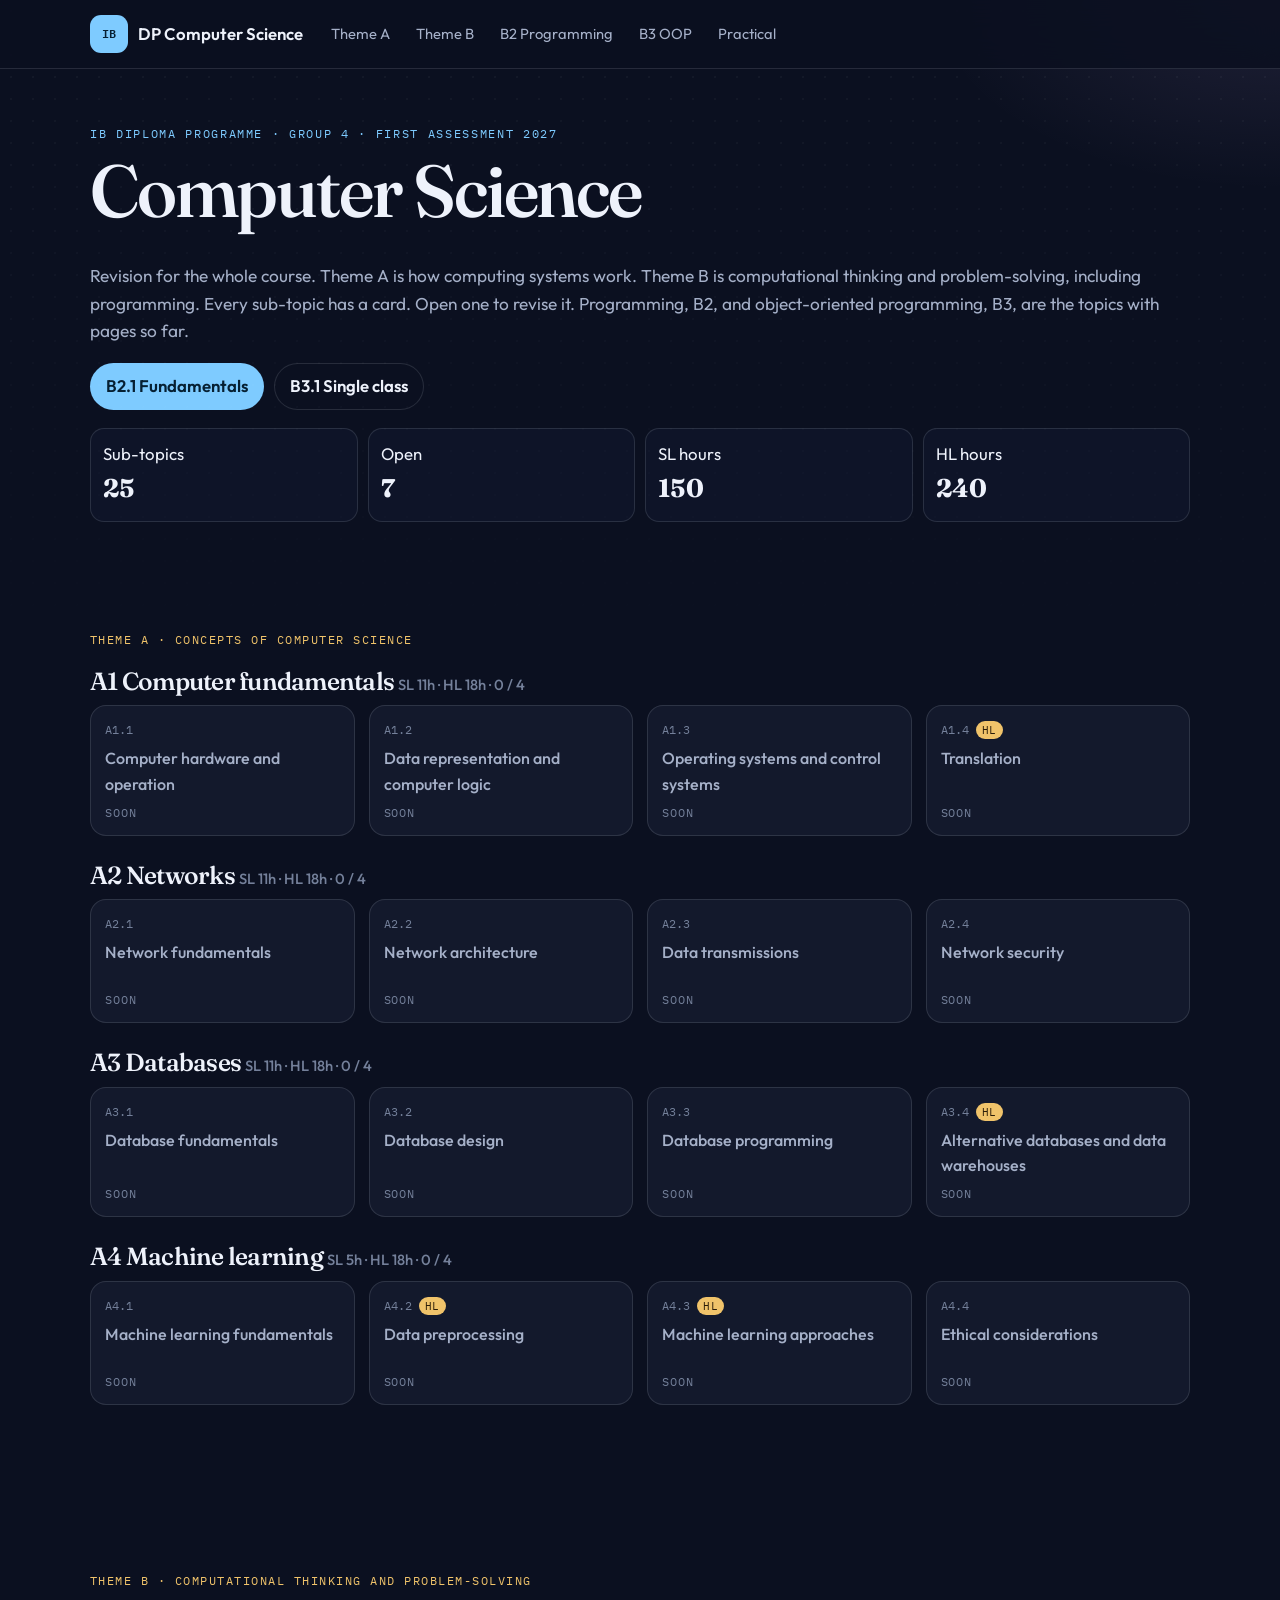
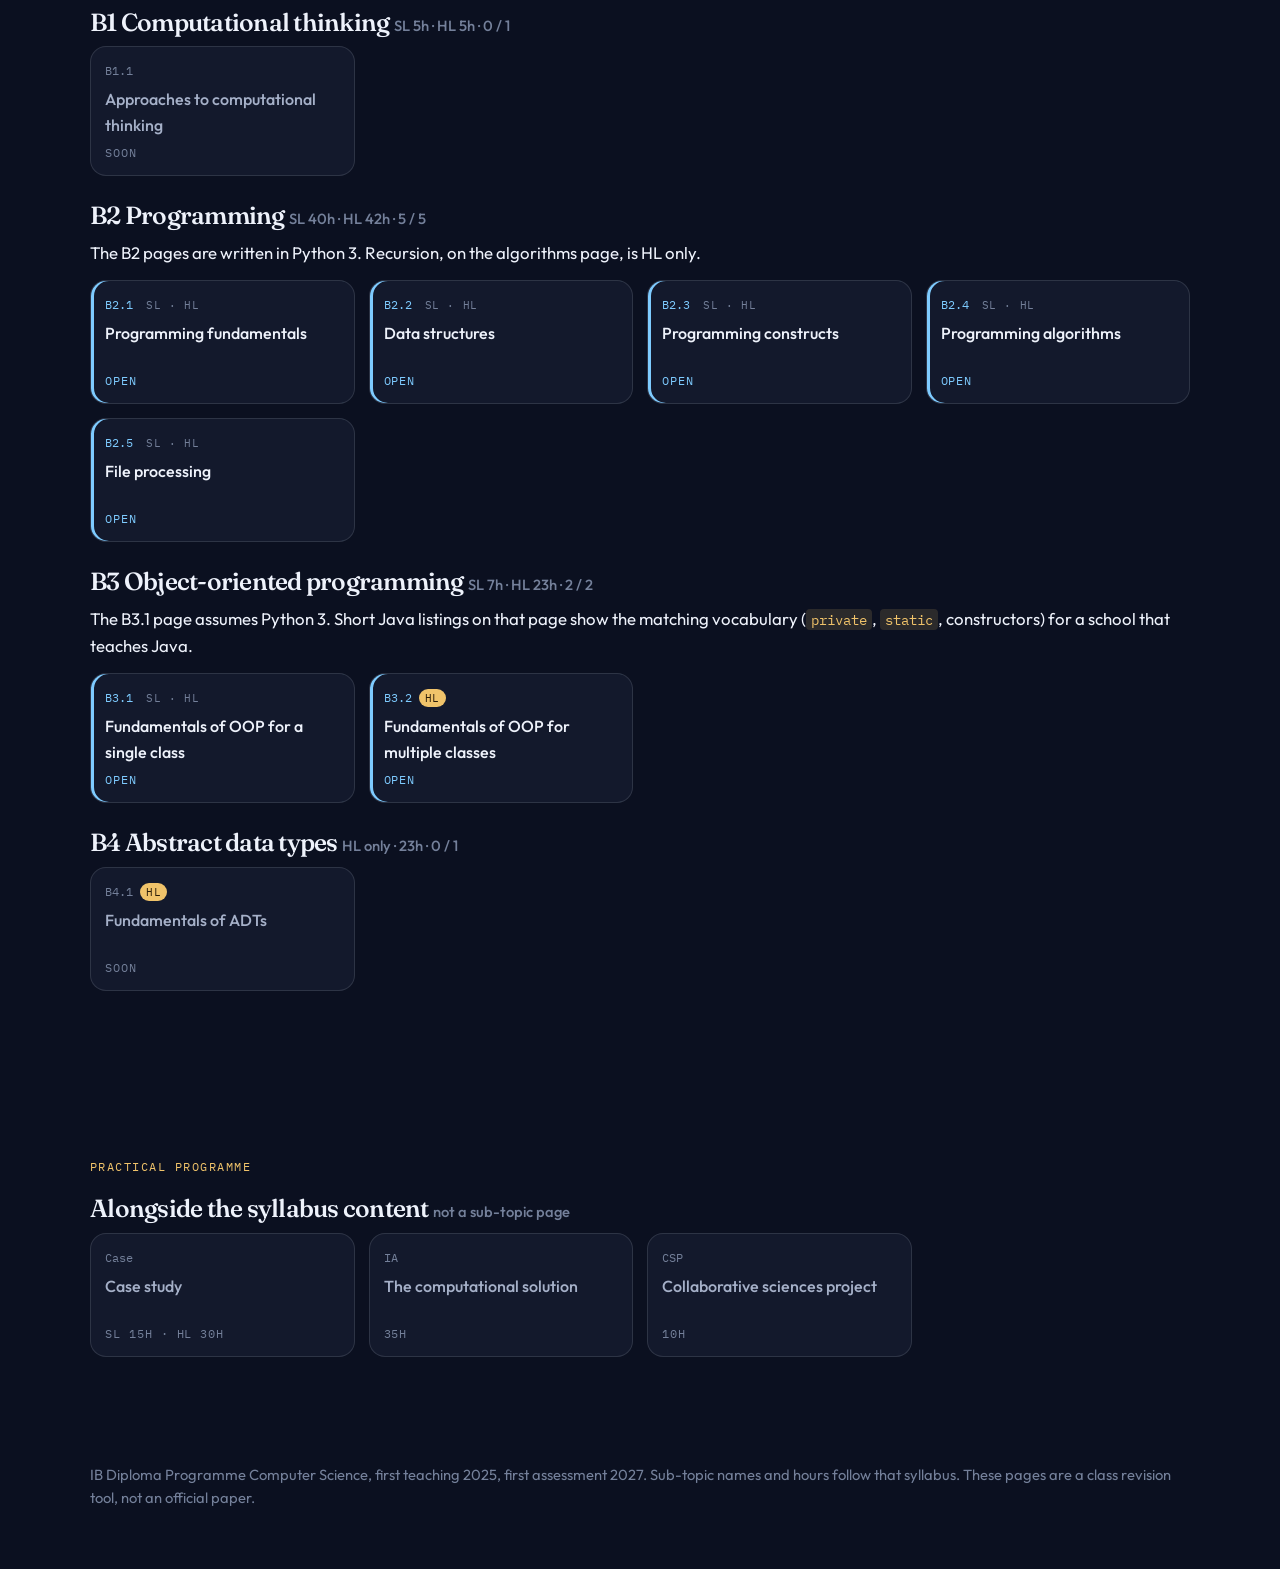
==== commit 3bb1ef1d: "Shift the IB site from the IGCSE mint palette to a blue ink theme. Co-authored-by: guojianryan <guoj" ====
--- a/index.html
+++ b/index.html
@@ -5,8 +5,8 @@
   <meta name="viewport" content="width=device-width, initial-scale=1">
   <title>IB DP Computer Science</title>
   <meta name="description" content="Revision for the IB Diploma Programme Computer Science course, first assessment 2027. Theme A is concepts of computer science. Theme B is computational thinking and problem-solving. B2, programming, and B3, object-oriented programming, are open.">
-  <meta name="theme-color" content="#07090f">
-  <link rel="icon" href="data:image/svg+xml,%3Csvg xmlns='http://www.w3.org/2000/svg' viewBox='0 0 32 32'%3E%3Crect fill='%2307090f' width='32' height='32' rx='6'/%3E%3Ctext x='16' y='21' text-anchor='middle' fill='%233ddc97' font-family='monospace' font-size='12'%3EIB%3C/text%3E%3C/svg%3E">
+  <meta name="theme-color" content="#0b1020">
+  <link rel="icon" href="data:image/svg+xml,%3Csvg xmlns='http://www.w3.org/2000/svg' viewBox='0 0 32 32'%3E%3Crect fill='%230b1020' width='32' height='32' rx='6'/%3E%3Ctext x='16' y='21' text-anchor='middle' fill='%237ecbff' font-family='monospace' font-size='12'%3EIB%3C/text%3E%3C/svg%3E">
   <link rel="preconnect" href="https://fonts.googleapis.com">
   <link rel="preconnect" href="https://fonts.gstatic.com" crossorigin>
   <link href="https://fonts.googleapis.com/css2?family=Fraunces:opsz,wght@9..144,560&family=IBM+Plex+Mono:wght@450;560&family=Outfit:wght@380;520;640&display=swap" rel="stylesheet">
--- a/css/styles.css
+++ b/css/styles.css
@@ -1,20 +1,20 @@
 :root {
   color-scheme: dark;
-  --bg: #07090f;
-  --bg-elev: #10141c;
-  --ink: #edf1f7;
-  --muted: #9aa3b5;
-  --faint: #6d778a;
-  --line: rgba(237, 241, 247, 0.1);
-  --teal: #3ddc97;
-  --teal-ink: #073024;
-  --amber: #ffc14d;
-  --amber-ink: #2b2108;
-  --blue: #8eb7ff;
-  --coral: #ff8b78;
-  --good: #3ddc97;
-  --bad: #ff8b78;
-  --shadow: 0 24px 60px rgba(0, 0, 0, 0.35);
+  --bg: #0b1020;
+  --bg-elev: #151b2e;
+  --ink: #eef2fb;
+  --muted: #a5b0c8;
+  --faint: #74809a;
+  --line: rgba(238, 242, 251, 0.12);
+  --teal: #7ecbff;
+  --teal-ink: #062033;
+  --amber: #f0c36a;
+  --amber-ink: #2a1c08;
+  --blue: #d4b3ff;
+  --coral: #ff9b8a;
+  --good: #7ecbff;
+  --bad: #ff9b8a;
+  --shadow: 0 24px 60px rgba(4, 8, 20, 0.45);
   --serif: Fraunces, "Iowan Old Style", Palatino, Georgia, serif;
   --sans: Outfit, "Segoe UI", sans-serif;
   --mono: "IBM Plex Mono", ui-monospace, SFMono-Regular, Menlo, Consolas, monospace;
@@ -32,8 +32,8 @@
   line-height: 1.6;
   color: var(--ink);
   background:
-    radial-gradient(900px 420px at 0% -10%, rgba(61, 220, 151, 0.09), transparent 55%),
-    radial-gradient(700px 380px at 100% 0%, rgba(255, 193, 77, 0.07), transparent 50%),
+    radial-gradient(900px 420px at 0% -10%, rgba(126, 203, 255, 0.14), transparent 55%),
+    radial-gradient(700px 380px at 100% 0%, rgba(212, 179, 255, 0.1), transparent 50%),
     var(--bg);
 }
 
@@ -42,12 +42,12 @@
   position: fixed;
   inset: 0;
   pointer-events: none;
-  background-image: radial-gradient(rgba(237, 241, 247, 0.045) 1px, transparent 1px);
+  background-image: radial-gradient(rgba(238, 242, 251, 0.045) 1px, transparent 1px);
   background-size: 22px 22px;
   mask-image: linear-gradient(to bottom, #000 0%, transparent 78%);
 }
 
-::selection { background: rgba(61, 220, 151, 0.35); color: white; }
+::selection { background: rgba(126, 203, 255, 0.35); color: white; }
 
 :focus-visible {
   outline: 2px solid var(--teal);
@@ -111,7 +111,7 @@
   top: 0;
   z-index: 10;
   backdrop-filter: blur(16px);
-  background: rgba(7, 9, 15, 0.86);
+  background: rgba(11, 16, 32, 0.86);
   border-bottom: 1px solid var(--line);
 }
 
@@ -167,7 +167,7 @@
 .nav a:hover,
 .nav a.is-active {
   color: var(--ink);
-  background: rgba(237, 241, 247, 0.06);
+  background: rgba(238, 242, 251, 0.06);
 }
 
 .nav a.is-active { box-shadow: inset 0 0 0 1px var(--line); }
@@ -233,7 +233,7 @@
   border-radius: 28px;
   border: 1px solid var(--line);
   background:
-    linear-gradient(180deg, rgba(61, 220, 151, 0.08), transparent 40%),
+    linear-gradient(180deg, rgba(126, 203, 255, 0.08), transparent 40%),
     var(--bg-elev);
   box-shadow: var(--shadow);
   overflow: hidden;
@@ -247,9 +247,9 @@
   height: 54px;
   border-radius: 999px;
   background:
-    repeating-linear-gradient(90deg, rgba(237, 241, 247, 0.2) 0 18px, transparent 18px 34px),
-    #1b2433;
-  box-shadow: inset 0 0 0 2px rgba(237, 241, 247, 0.08);
+    repeating-linear-gradient(90deg, rgba(238, 242, 251, 0.2) 0 18px, transparent 18px 34px),
+    #1c2740;
+  box-shadow: inset 0 0 0 2px rgba(238, 242, 251, 0.08);
 }
 
 .car {
@@ -280,12 +280,12 @@
   height: 16px;
   border-radius: 50%;
   background: var(--teal);
-  box-shadow: 0 0 0 6px rgba(61, 220, 151, 0.15);
+  box-shadow: 0 0 0 6px rgba(126, 203, 255, 0.15);
 }
 
 .node.a { top: 18%; left: 16%; }
-.node.b { top: 22%; right: 18%; background: var(--blue); box-shadow: 0 0 0 6px rgba(142, 183, 255, 0.15); }
-.node.c { bottom: 16%; left: 38%; background: var(--coral); box-shadow: 0 0 0 6px rgba(255, 139, 120, 0.15); }
+.node.b { top: 22%; right: 18%; background: var(--blue); box-shadow: 0 0 0 6px rgba(212, 179, 255, 0.15); }
+.node.c { bottom: 16%; left: 38%; background: var(--coral); box-shadow: 0 0 0 6px rgba(255, 155, 138, 0.15); }
 
 .page-card {
   position: absolute;
@@ -294,7 +294,7 @@
   width: 92px;
   padding: 8px;
   border-radius: 10px;
-  background: #222a3a;
+  background: #243049;
   border: 1px solid var(--line);
   font-family: var(--mono);
   font-size: 0.68rem;
@@ -318,7 +318,7 @@
   font-family: var(--mono);
   font-size: 0.86em;
   color: var(--amber);
-  background: rgba(255, 193, 77, 0.14);
+  background: rgba(240, 195, 106, 0.14);
   border-radius: 0.28em;
   padding: 0.05em 0.34em;
   letter-spacing: 0;
@@ -344,7 +344,7 @@
 .grid-6 { display: grid; grid-template-columns: repeat(3, 1fr); gap: 14px; }
 
 .card, .lab, .callout, .map-card, .fn, .q, .check-list, .worked {
-  background: rgba(16, 20, 28, 0.9);
+  background: rgba(21, 27, 46, 0.9);
   border: 1px solid var(--line);
   border-radius: var(--radius);
   padding: 16px 18px;
@@ -364,7 +364,7 @@
   min-height: 100%;
 }
 
-.map-card:hover { border-color: rgba(61, 220, 151, 0.45); }
+.map-card:hover { border-color: rgba(126, 203, 255, 0.45); }
 
 .map-card span {
   display: block;
@@ -398,7 +398,7 @@
   width: 100%;
   border-radius: 12px;
   border: 1px solid var(--line);
-  background: #0b0e15;
+  background: #0e1428;
   color: var(--ink);
   padding: 12px 14px;
   font-family: var(--mono);
@@ -415,7 +415,7 @@
   gap: 6px;
   padding: 10px;
   border-radius: 14px;
-  background: #0b0e15;
+  background: #0e1428;
   border: 1px solid var(--line);
   min-height: 58px;
 }
@@ -443,11 +443,11 @@
   margin-top: 12px;
   padding: 12px 14px;
   border-radius: 12px;
-  background: rgba(237, 241, 247, 0.04);
+  background: rgba(238, 242, 251, 0.04);
 }
 
 .panes { display: grid; grid-template-columns: 1fr 1fr; gap: 12px; margin-top: 12px; }
-.pane { border-radius: 14px; padding: 12px; background: #0b0e15; border: 1px solid var(--line); min-height: 140px; }
+.pane { border-radius: 14px; padding: 12px; background: #0e1428; border: 1px solid var(--line); min-height: 140px; }
 .pane h4 { font-family: var(--mono); font-size: 0.78rem; letter-spacing: 0.08em; text-transform: uppercase; margin-bottom: 8px; }
 .pane.http h4 { color: var(--coral); }
 .pane.https h4 { color: var(--teal); }
@@ -468,7 +468,7 @@
   text-align: center;
   border: 1px solid var(--line);
   color: var(--faint);
-  background: #0b0e15;
+  background: #0e1428;
 }
 
 .flow li strong { display: block; color: var(--ink); font-size: 0.95rem; }
@@ -491,7 +491,7 @@
   text-align: left;
   border-radius: 12px;
   border: 1px solid var(--line);
-  background: #0b0e15;
+  background: #0e1428;
   color: var(--ink);
   padding: 10px 12px;
 }
@@ -508,28 +508,28 @@
 }
 
 .choice.is-correct, .sort-card.is-correct, .opt.is-correct {
-  background: rgba(61, 220, 151, 0.16);
-  border-color: rgba(61, 220, 151, 0.6);
+  background: rgba(126, 203, 255, 0.16);
+  border-color: rgba(126, 203, 255, 0.6);
 }
 
 .choice.is-wrong, .opt.is-wrong {
-  background: rgba(255, 139, 120, 0.12);
-  border-color: rgba(255, 139, 120, 0.55);
+  background: rgba(255, 155, 138, 0.12);
+  border-color: rgba(255, 155, 138, 0.55);
 }
 
 .feedback { min-height: 1.4em; color: var(--muted); font-size: 0.95rem; }
 .feedback.good { color: var(--good); }
 .feedback.bad { color: var(--bad); }
 
-.fn.is-lit { border-color: rgba(61, 220, 151, 0.7); box-shadow: 0 0 0 1px rgba(61, 220, 151, 0.4); }
+.fn.is-lit { border-color: rgba(126, 203, 255, 0.7); box-shadow: 0 0 0 1px rgba(126, 203, 255, 0.4); }
 
 .jars { display: grid; grid-template-columns: 1fr 1fr; gap: 12px; }
-.jar { background: #0b0e15; border-radius: 14px; padding: 12px; border: 1px dashed var(--line); min-height: 150px; }
+.jar { background: #0e1428; border-radius: 14px; padding: 12px; border: 1px dashed var(--line); min-height: 150px; }
 .jar h4 { margin-bottom: 8px; font-family: var(--sans); font-size: 0.95rem; }
-.jar.ram { border-color: rgba(142, 183, 255, 0.45); }
-.jar.disk { border-color: rgba(255, 193, 77, 0.45); }
+.jar.ram { border-color: rgba(212, 179, 255, 0.45); }
+.jar.disk { border-color: rgba(240, 195, 106, 0.45); }
 .jar-list { display: grid; gap: 8px; }
-.cookie { background: rgba(237, 241, 247, 0.04); border-radius: 10px; padding: 8px 10px; }
+.cookie { background: rgba(238, 242, 251, 0.04); border-radius: 10px; padding: 8px 10px; }
 .cookie b { font-family: var(--mono); font-weight: 560; font-size: 0.86rem; }
 .empty { color: var(--faint); margin: 0; }
 
@@ -552,7 +552,7 @@
   flex: 1 1 180px;
   border-radius: 14px;
   padding: 12px;
-  background: #0b0e15;
+  background: #0e1428;
   border: 1px solid var(--line);
 }
 
@@ -566,7 +566,7 @@
   padding: 8px;
   border-radius: 10px;
 }
-.check-list label:hover { background: rgba(237, 241, 247, 0.03); }
+.check-list label:hover { background: rgba(238, 242, 251, 0.03); }
 .check-list input { margin-top: 5px; accent-color: var(--teal); }
 
 footer {
@@ -601,7 +601,7 @@
   padding: 14px 14px 12px;
   border-radius: 16px;
   border: 1px solid var(--line);
-  background: rgba(16, 20, 28, 0.9);
+  background: rgba(21, 27, 46, 0.9);
   color: inherit;
   text-decoration: none;
 }
@@ -610,17 +610,17 @@
 .topic .code { font-family: var(--mono); font-size: 0.78rem; color: var(--teal); }
 .topic em { margin-top: auto; font-style: normal; font-family: var(--mono); font-size: 0.74rem; letter-spacing: 0.08em; text-transform: uppercase; color: var(--teal); }
 .topic.ready { box-shadow: inset 3px 0 0 var(--teal); }
-.topic.ready:hover { border-color: rgba(61, 220, 151, 0.55); }
+.topic.ready:hover { border-color: rgba(126, 203, 255, 0.55); }
 .topic.later { color: var(--muted); cursor: default; }
 .topic.later .code, .topic.later em { color: var(--faint); }
 
 .chain { display: grid; grid-template-columns: repeat(3, 1fr); gap: 12px; }
-.bcard { border-radius: 14px; padding: 12px; background: #0b0e15; border: 1px solid var(--line); }
+.bcard { border-radius: 14px; padding: 12px; background: #0e1428; border: 1px solid var(--line); }
 .bcard h4 { font-family: var(--sans); letter-spacing: 0; font-size: 0.95rem; margin-bottom: 8px; }
 .bcard p { margin: 0 0 6px; font-size: 0.92rem; }
 .bcard code { display: block; word-break: break-all; }
-.bcard.bad { border-color: rgba(255, 139, 120, 0.7); box-shadow: inset 3px 0 0 var(--coral); }
-.bcard.ok { border-color: rgba(61, 220, 151, 0.45); }
+.bcard.bad { border-color: rgba(255, 155, 138, 0.7); box-shadow: inset 3px 0 0 var(--coral); }
+.bcard.ok { border-color: rgba(126, 203, 255, 0.45); }
 .flow.six { grid-template-columns: repeat(3, 1fr); }
 .calc-grid { display: grid; grid-template-columns: 1fr 1fr; gap: 12px; margin: 8px 0; }
 select {
@@ -628,7 +628,7 @@
   margin-top: 6px;
   border-radius: 12px;
   border: 1px solid var(--line);
-  background: #0b0e15;
+  background: #0e1428;
   color: var(--ink);
   padding: 12px 14px;
 }
@@ -698,7 +698,7 @@
   white-space: pre;
   overflow-x: auto;
   color: #d6deeb;
-  background: #0b0e15;
+  background: #0e1428;
   border: 1px solid var(--line);
   border-radius: 12px;
   padding: 14px 16px;
@@ -719,7 +719,7 @@
 }
 .shape {
   border: 2px solid var(--blue);
-  background: #0b0e15;
+  background: #0e1428;
   min-width: 190px;
   max-width: 280px;
   padding: 10px 16px;
@@ -746,7 +746,7 @@
   position: absolute;
   inset: 18px 10px;
   border: 2px solid var(--coral);
-  background: #0b0e15;
+  background: #0e1428;
   transform: rotate(45deg);
 }
 .diamond span { position: relative; z-index: 1; }
@@ -782,11 +782,11 @@
 .flow-svg .flow-term,
 .flow-svg .flow-process,
 .flow-svg .flow-io,
-.flow-svg .flow-decision { fill: #0b0e15; stroke-width: 2; }
+.flow-svg .flow-decision { fill: #0e1428; stroke-width: 2; }
 .flow-svg .flow-term { stroke: var(--teal); }
 .flow-svg .flow-process { stroke: var(--blue); }
 .flow-svg .struct-root,
-.flow-svg .struct-part { fill: #0b0e15; stroke-width: 2; }
+.flow-svg .struct-part { fill: #0e1428; stroke-width: 2; }
 .flow-svg .struct-root { stroke: var(--teal); }
 .flow-svg .struct-part { stroke: var(--blue); }
 .flow-svg .flow-io { stroke: var(--amber); }
@@ -851,7 +851,7 @@
 .classbox-wrap figcaption {
   color: var(--muted);
   font-size: 0.95rem;
-  margin-top: 0.95rem;
+  margin-top: 0.55rem;
 }
 
 .code-scroll {
@@ -859,8 +859,8 @@
   overflow: auto;
   border: 1px solid var(--line);
   border-radius: 12px;
-  background: #0b0e15;
-  scrollbar-color: rgba(237, 241, 247, 0.35) transparent;
+  background: #0e1428;
+  scrollbar-color: rgba(238, 242, 251, 0.35) transparent;
 }
 
 .code-scroll:focus-visible { outline-offset: 3px; }
@@ -879,9 +879,9 @@
 
 .classbox {
   width: min(100%, 460px);
-  border: 2px solid rgba(237, 241, 247, 0.72);
+  border: 2px solid rgba(238, 242, 251, 0.72);
   border-radius: 10px;
-  background: #10141c;
+  background: #151b2e;
   font-family: var(--mono);
   font-size: 0.92rem;
   overflow: hidden;
@@ -892,15 +892,15 @@
 
 .classbox header {
   text-align: center;
-  background: rgba(61, 220, 151, 0.1);
-  border-bottom: 1px solid rgba(237, 241, 247, 0.28);
+  background: rgba(126, 203, 255, 0.1);
+  border-bottom: 1px solid rgba(238, 242, 251, 0.28);
 }
 
 .classbox header strong { display: block; font-size: 1.05rem; }
 
 .classbox header span { color: var(--teal); font-size: 0.78rem; }
 
-.classbox .compartment + .compartment { border-top: 1px solid rgba(237, 241, 247, 0.28); }
+.classbox .compartment + .compartment { border-top: 1px solid rgba(238, 242, 251, 0.28); }
 
 .classbox ul { list-style: none; margin: 0; padding: 0; }
 
@@ -912,9 +912,9 @@
 .uml-frame { margin: 16px 0 0; }
 
 .uml-svg {
-  width: 100%;
+  width: auto;
+  max-width: 100%;
   height: auto;
-  max-width: 980px;
   display: block;
 }
 
@@ -928,14 +928,14 @@
 
 .uml-svg .uml-name { font-size: 16px; font-weight: 560; }
 
-.uml-svg .uml-box { fill: #10141c; stroke: rgba(237, 241, 247, 0.72); stroke-width: 2; }
-
-.uml-svg .uml-head { fill: rgba(61, 220, 151, 0.12); }
-
-.uml-svg .uml-line { stroke: rgba(237, 241, 247, 0.35); stroke-width: 1; }
-
-.uml-svg .rel { fill: none; stroke: #9aa3b5; stroke-width: 2; }
-.uml-svg .rel.filled { fill: #edf1f7; }
+.uml-svg .uml-box { fill: #151b2e; stroke: rgba(238, 242, 251, 0.72); stroke-width: 2; }
+
+.uml-svg .uml-head { fill: rgba(126, 203, 255, 0.12); }
+
+.uml-svg .uml-line { stroke: rgba(238, 242, 251, 0.35); stroke-width: 1; }
+
+.uml-svg .rel { fill: none; stroke: #a5b0c8; stroke-width: 2; }
+.uml-svg .rel.filled { fill: #eef2fb; }
 
 .uml-svg .rel.dashed { stroke-dasharray: 6 5; }
 
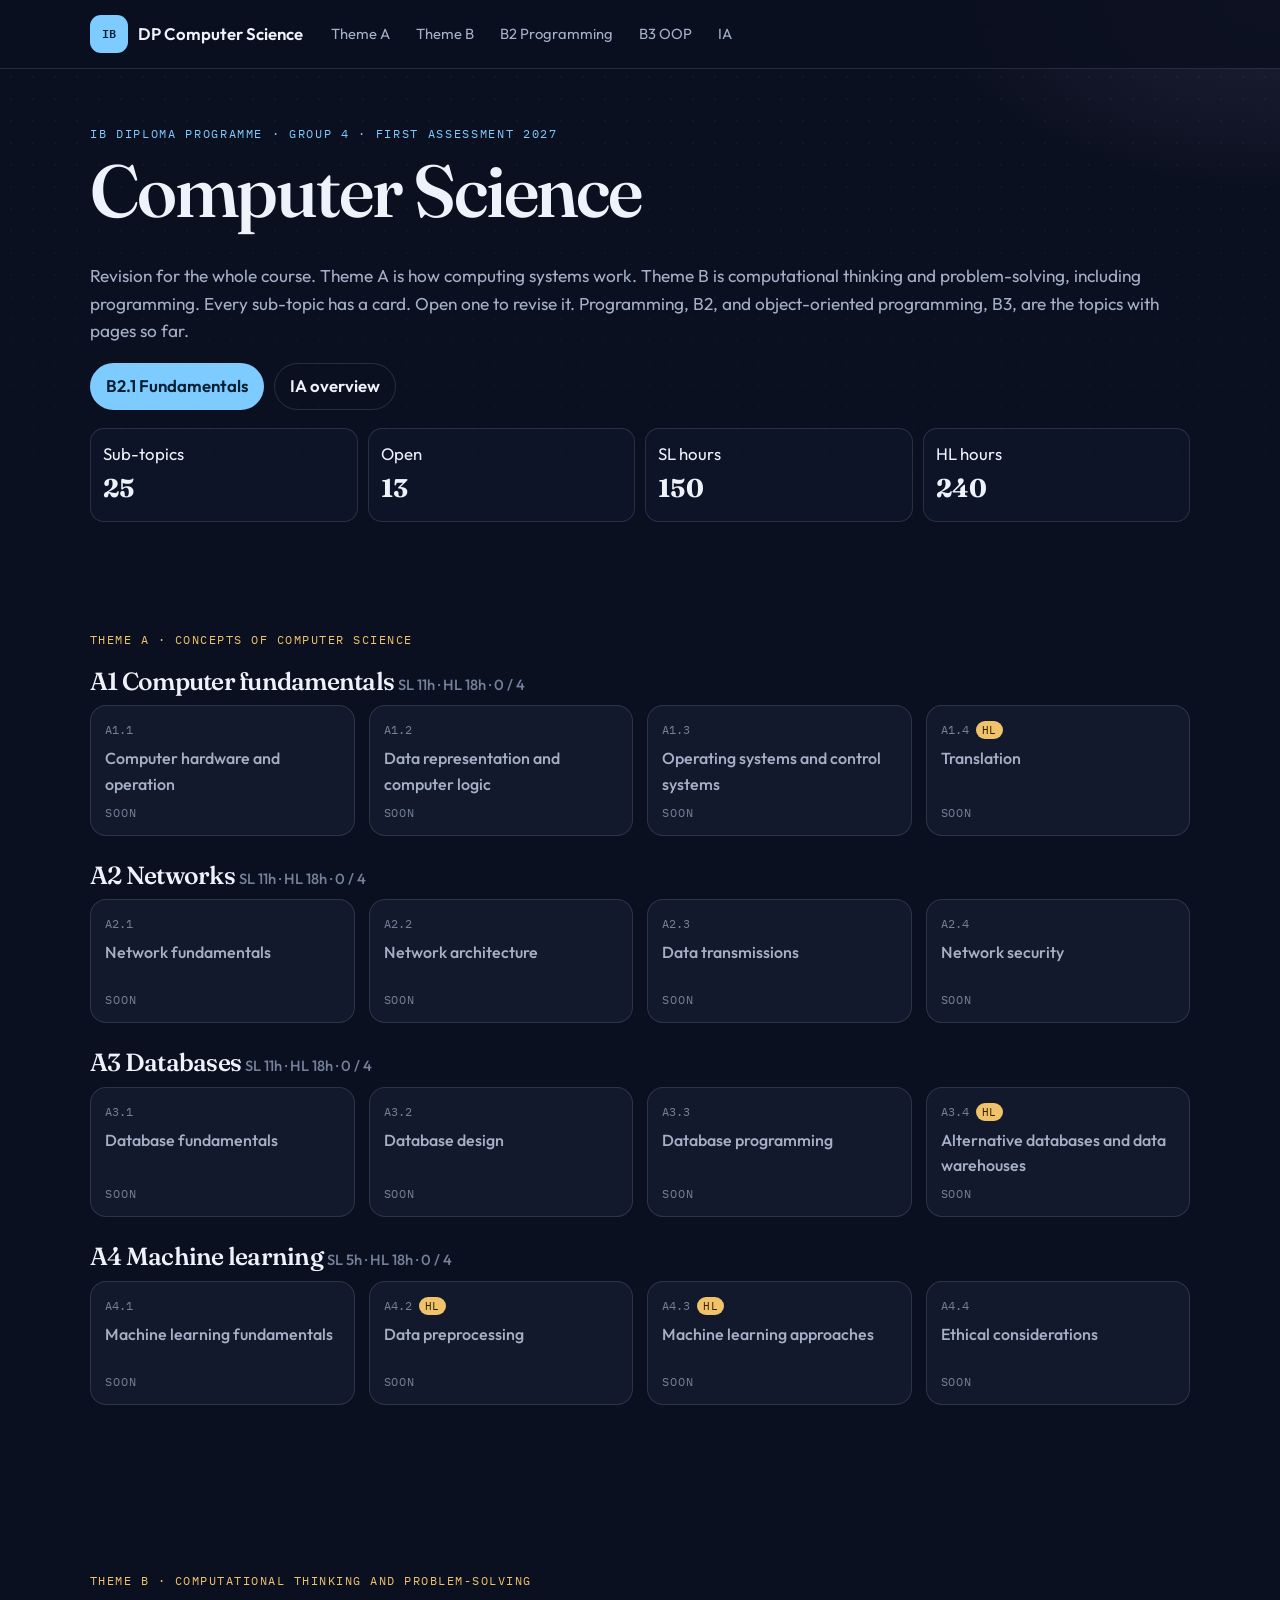
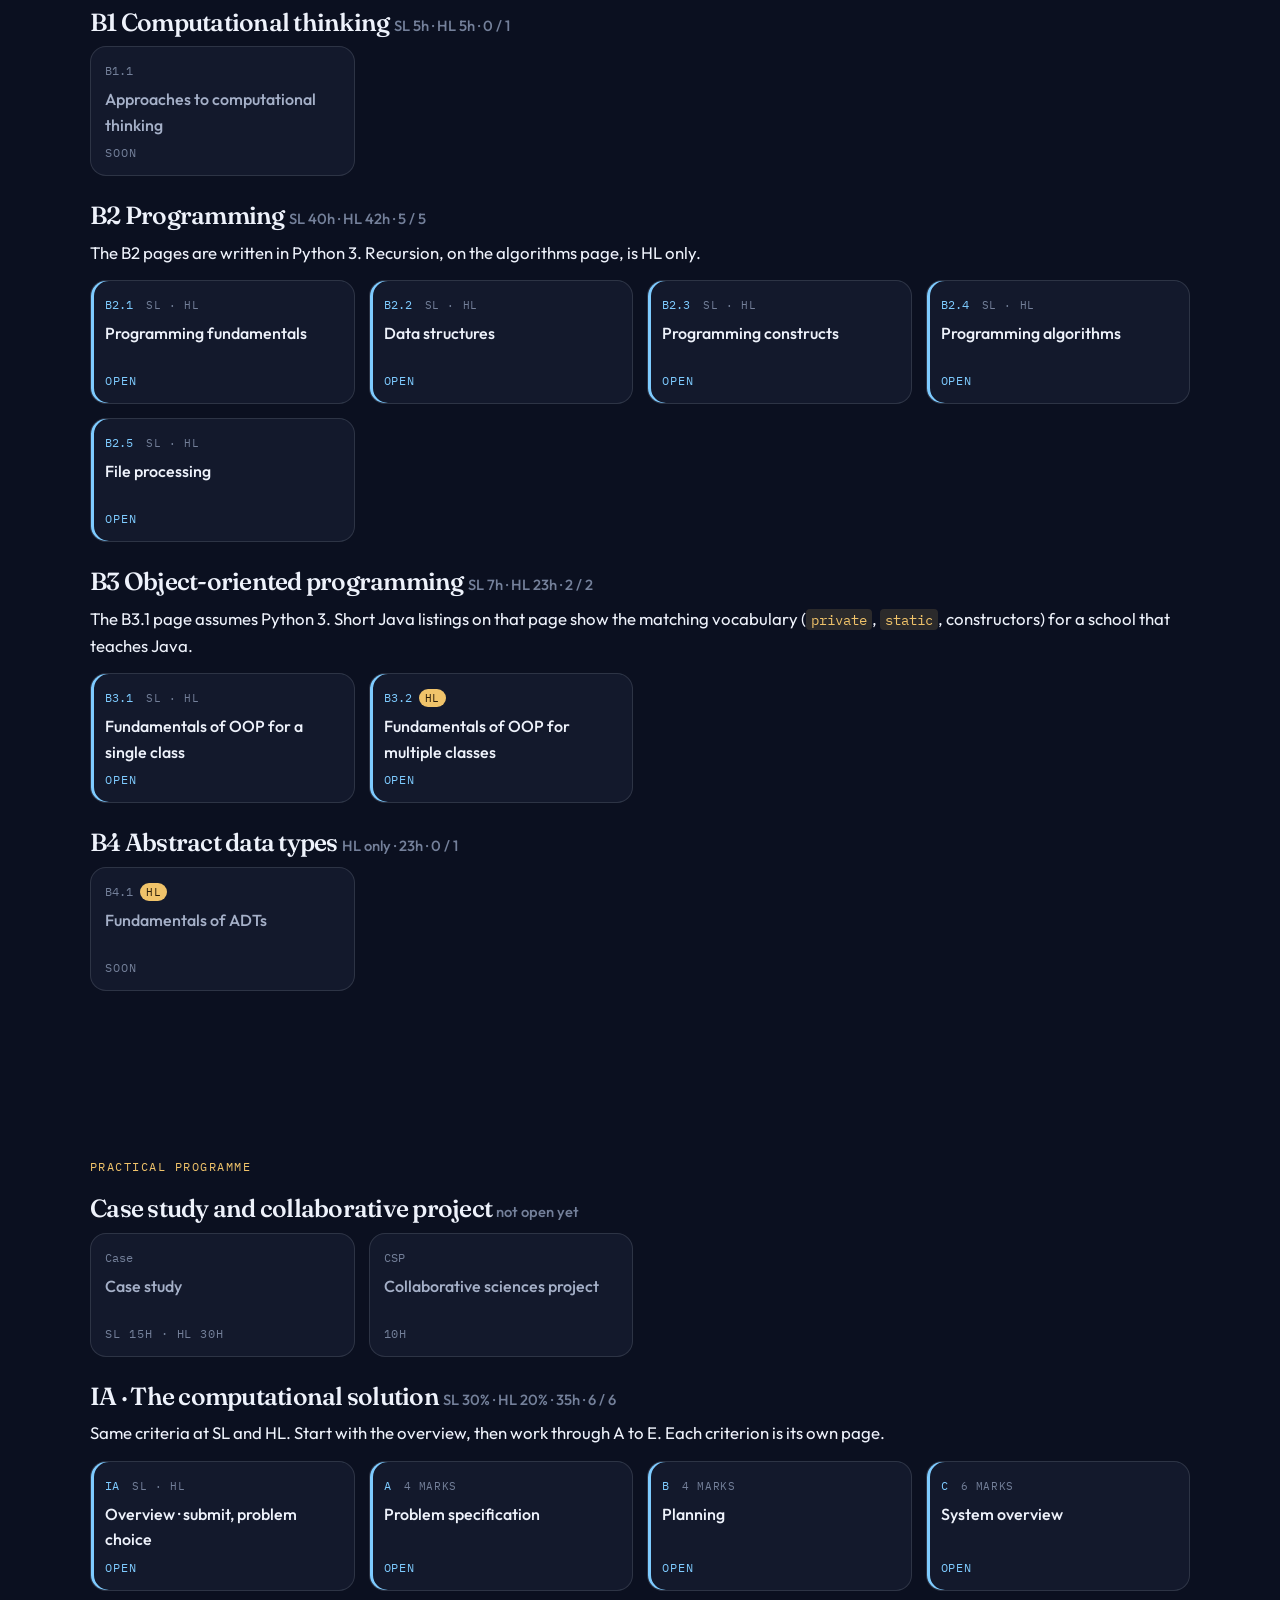
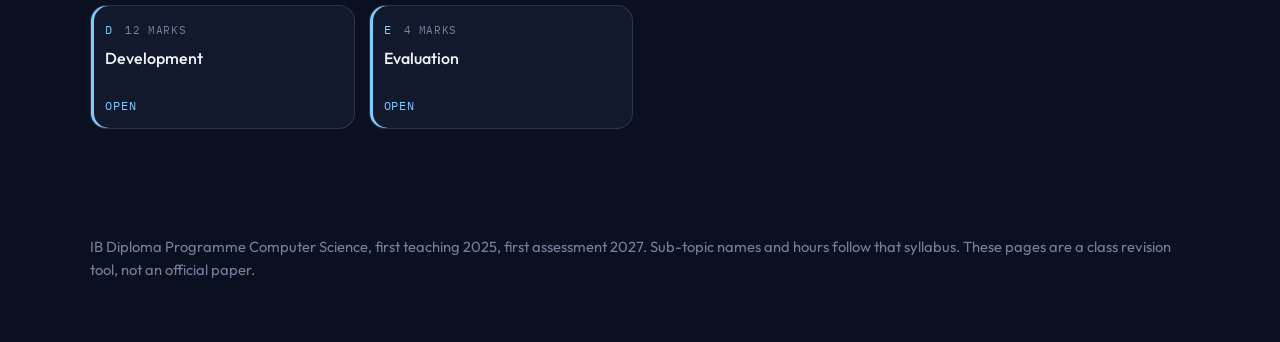
==== commit 5556887e: "Add IA overview and one page per criterion A to E. Overview covers submission, problem choice and et" ====
--- a/index.html
+++ b/index.html
@@ -4,9 +4,11 @@
   <meta charset="utf-8">
   <meta name="viewport" content="width=device-width, initial-scale=1">
   <title>IB DP Computer Science</title>
-  <meta name="description" content="Revision for the IB Diploma Programme Computer Science course, first assessment 2027. Theme A is concepts of computer science. Theme B is computational thinking and problem-solving. B2, programming, and B3, object-oriented programming, are open.">
+  <meta name="description" content="Revision for the IB Diploma Programme Computer Science course, first assessment 2027. Theme A is concepts of computer science. Theme B is computational thinking and problem-solving. B2, B3 and the IA computational solution are open.">
   <meta name="theme-color" content="#0b1020">
-  <link rel="icon" href="data:image/svg+xml,%3Csvg xmlns='http://www.w3.org/2000/svg' viewBox='0 0 32 32'%3E%3Crect fill='%230b1020' width='32' height='32' rx='6'/%3E%3Ctext x='16' y='21' text-anchor='middle' fill='%237ecbff' font-family='monospace' font-size='12'%3EIB%3C/text%3E%3C/svg%3E">
+  <link rel="icon" type="image/png" sizes="32x32" href="favicon-32.png">
+  <link rel="apple-touch-icon" href="apple-touch-icon.png">
+  <meta name="apple-mobile-web-app-title" content="IB CS">
   <link rel="preconnect" href="https://fonts.googleapis.com">
   <link rel="preconnect" href="https://fonts.gstatic.com" crossorigin>
   <link href="https://fonts.googleapis.com/css2?family=Fraunces:opsz,wght@9..144,560&family=IBM+Plex+Mono:wght@450;560&family=Outfit:wght@380;520;640&display=swap" rel="stylesheet">
@@ -22,7 +24,7 @@
         <a href="#theme-b">Theme B</a>
         <a href="#b2">B2 Programming</a>
         <a href="#b3">B3 OOP</a>
-        <a href="#practical">Practical</a>
+        <a href="#practical">IA</a>
       </nav>
     </div>
   </header>
@@ -35,11 +37,11 @@
         <p class="lede">Revision for the whole course. Theme A is how computing systems work. Theme B is computational thinking and problem-solving, including programming. Every sub-topic has a card. Open one to revise it. Programming, B2, and object-oriented programming, B3, are the topics with pages so far.</p>
         <div class="actions">
           <a class="btn" href="b2-1-programming-fundamentals.html">B2.1 Fundamentals</a>
-          <a class="btn ghost" href="b3-1-single-class.html">B3.1 Single class</a>
+          <a class="btn ghost" href="ia-computational-solution.html">IA overview</a>
         </div>
         <div class="scoreboard">
           <div><span>Sub-topics</span><strong>25</strong></div>
-          <div><span>Open</span><strong>7</strong></div>
+          <div><span>Open</span><strong>13</strong></div>
           <div><span>SL hours</span><strong>150</strong></div>
           <div><span>HL hours</span><strong>240</strong></div>
         </div>
@@ -137,11 +139,22 @@
       <div class="wrap">
         <p class="paper-label">Practical programme</p>
         <div class="chapter">
-          <h2>Alongside the syllabus content <span class="count">not a sub-topic page</span></h2>
+          <h2>Case study and collaborative project <span class="count">not open yet</span></h2>
           <div class="topics">
             <div class="topic later"><span class="code">Case</span><strong>Case study</strong><em>SL 15h · HL 30h</em></div>
-            <div class="topic later"><span class="code">IA</span><strong>The computational solution</strong><em>35h</em></div>
             <div class="topic later"><span class="code">CSP</span><strong>Collaborative sciences project</strong><em>10h</em></div>
+          </div>
+        </div>
+        <div class="chapter" id="ia">
+          <h2>IA · The computational solution <span class="count">SL 30% · HL 20% · 35h · 6 / 6</span></h2>
+          <p>Same criteria at SL and HL. Start with the overview, then work through A to E. Each criterion is its own page.</p>
+          <div class="topics">
+            <a class="topic ready" href="ia-computational-solution.html"><span class="code">IA <span class="tag">SL · HL</span></span><strong>Overview · submit, problem choice</strong><em>Open</em></a>
+            <a class="topic ready" href="ia-a-problem-specification.html"><span class="code">A <span class="tag">4 marks</span></span><strong>Problem specification</strong><em>Open</em></a>
+            <a class="topic ready" href="ia-b-planning.html"><span class="code">B <span class="tag">4 marks</span></span><strong>Planning</strong><em>Open</em></a>
+            <a class="topic ready" href="ia-c-system-overview.html"><span class="code">C <span class="tag">6 marks</span></span><strong>System overview</strong><em>Open</em></a>
+            <a class="topic ready" href="ia-d-development.html"><span class="code">D <span class="tag">12 marks</span></span><strong>Development</strong><em>Open</em></a>
+            <a class="topic ready" href="ia-e-evaluation.html"><span class="code">E <span class="tag">4 marks</span></span><strong>Evaluation</strong><em>Open</em></a>
           </div>
         </div>
       </div>
--- a/css/styles.css
+++ b/css/styles.css
@@ -947,6 +947,18 @@
 
 .more { margin-top: 12px; }
 
+.more.prominent .btn {
+  padding: 12px 20px;
+  font-size: 1.05rem;
+  box-shadow: 0 0 0 4px rgba(126, 203, 255, 0.22);
+}
+
+.more.prominent .btn::after {
+  content: "↗";
+  font-size: 0.95em;
+  line-height: 1;
+}
+
 .rhythm > .code-figure,
 .rhythm > .uml-frame,
 .rhythm > .classbox-wrap,
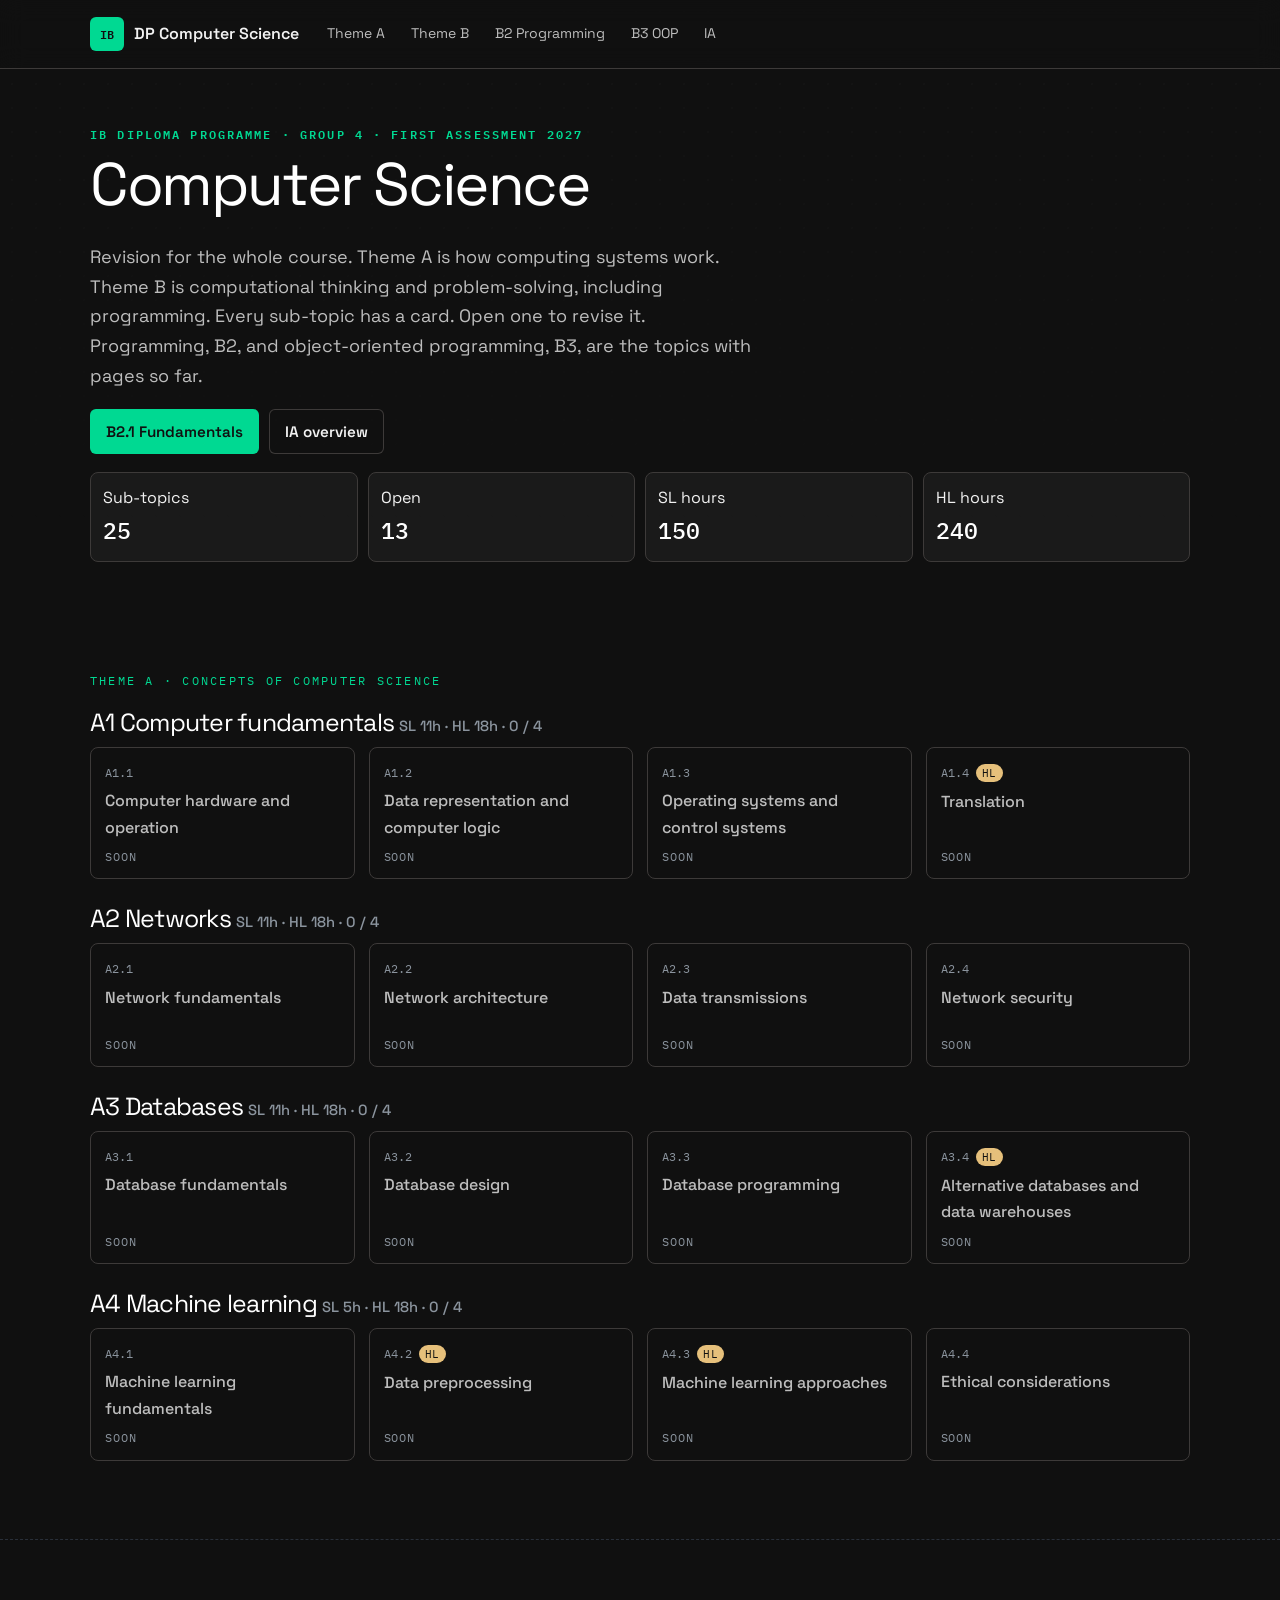
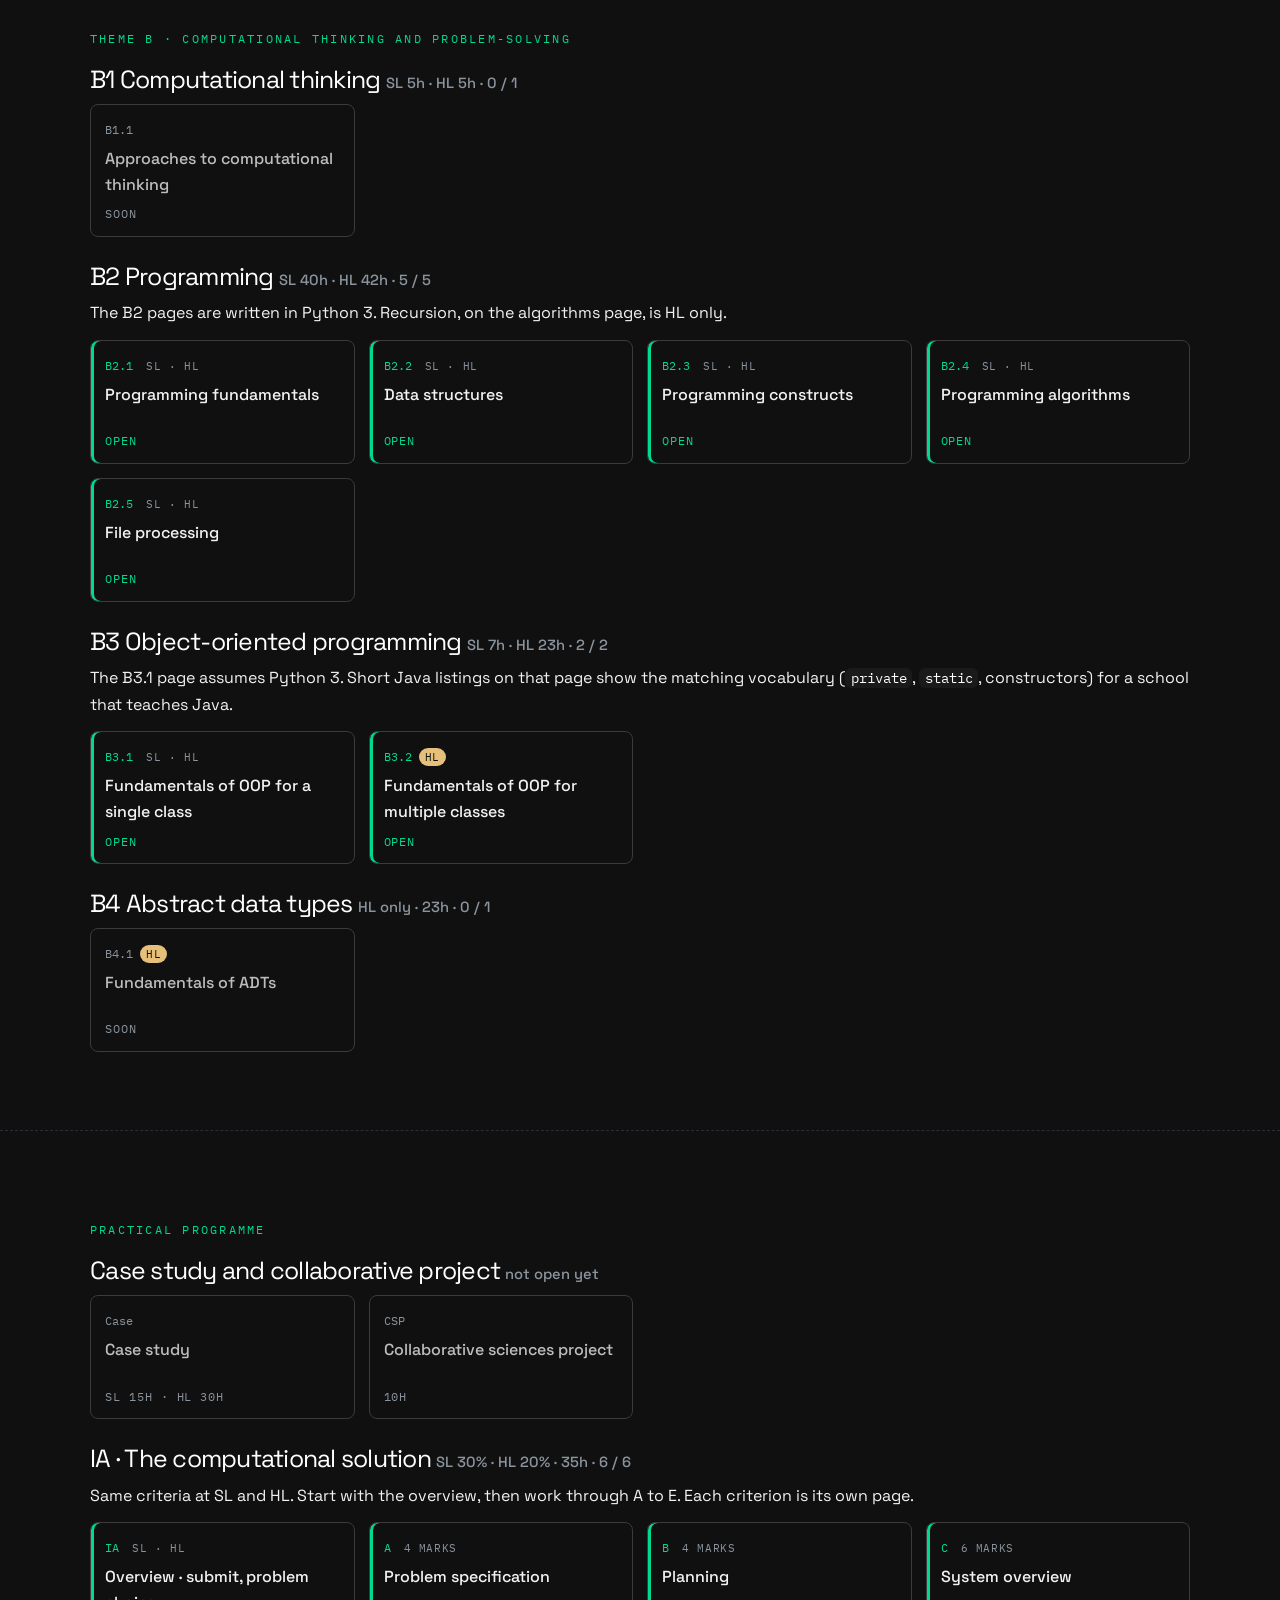
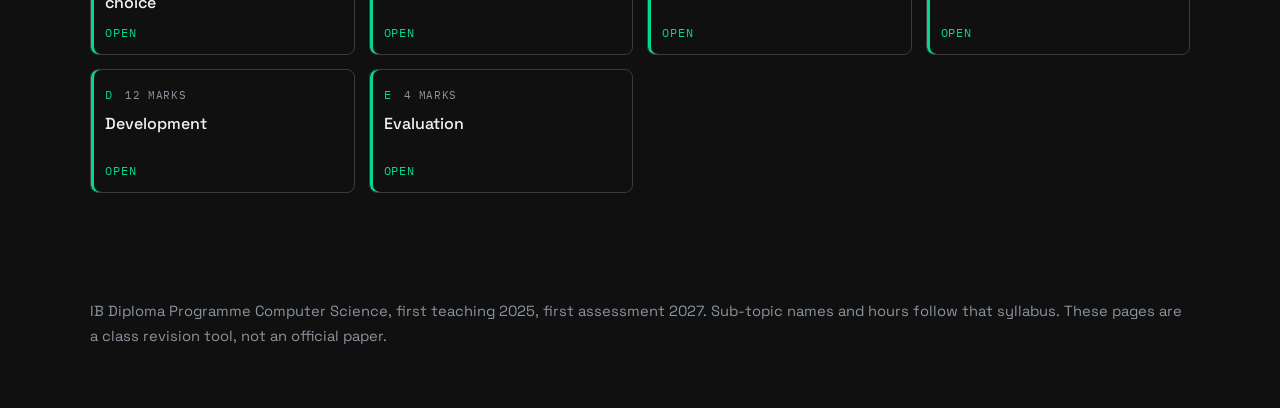
==== commit 1566e5cc: "Restyle the site from VoltAgent DESIGN.md while keeping dark theme. Apply the near-black canvas and " ====
--- a/index.html
+++ b/index.html
@@ -5,13 +5,13 @@
   <meta name="viewport" content="width=device-width, initial-scale=1">
   <title>IB DP Computer Science</title>
   <meta name="description" content="Revision for the IB Diploma Programme Computer Science course, first assessment 2027. Theme A is concepts of computer science. Theme B is computational thinking and problem-solving. B2, B3 and the IA computational solution are open.">
-  <meta name="theme-color" content="#0b1020">
+  <meta name="theme-color" content="#101010">
   <link rel="icon" type="image/png" sizes="32x32" href="favicon-32.png">
   <link rel="apple-touch-icon" href="apple-touch-icon.png">
   <meta name="apple-mobile-web-app-title" content="IB CS">
   <link rel="preconnect" href="https://fonts.googleapis.com">
   <link rel="preconnect" href="https://fonts.gstatic.com" crossorigin>
-  <link href="https://fonts.googleapis.com/css2?family=Fraunces:opsz,wght@9..144,560&family=IBM+Plex+Mono:wght@450;560&family=Outfit:wght@380;520;640&display=swap" rel="stylesheet">
+  <link href="https://fonts.googleapis.com/css2?family=IBM+Plex+Mono:wght@400;500;600&family=Space+Grotesk:wght@400;500;600;700&display=swap" rel="stylesheet">
   <link rel="stylesheet" href="css/styles.css">
 </head>
 <body id="top">
--- a/css/styles.css
+++ b/css/styles.css
@@ -1,24 +1,27 @@
 :root {
   color-scheme: dark;
-  --bg: #0b1020;
-  --bg-elev: #151b2e;
-  --ink: #eef2fb;
-  --muted: #a5b0c8;
-  --faint: #74809a;
-  --line: rgba(238, 242, 251, 0.12);
-  --teal: #7ecbff;
-  --teal-ink: #062033;
-  --amber: #f0c36a;
-  --amber-ink: #2a1c08;
-  --blue: #d4b3ff;
-  --coral: #ff9b8a;
-  --good: #7ecbff;
-  --bad: #ff9b8a;
-  --shadow: 0 24px 60px rgba(4, 8, 20, 0.45);
-  --serif: Fraunces, "Iowan Old Style", Palatino, Georgia, serif;
-  --sans: Outfit, "Segoe UI", sans-serif;
+  --bg: #101010;
+  --bg-elev: #1a1a1a;
+  --ink: #f2f2f2;
+  --ink-strong: #ffffff;
+  --muted: #bdbdbd;
+  --faint: #8b949e;
+  --line: #3d3a39;
+  --teal: #00d992;
+  --teal-soft: #2fd6a1;
+  --teal-deep: #10b981;
+  --teal-ink: #101010;
+  --amber: #e6c07b;
+  --amber-ink: #101010;
+  --blue: #8b949e;
+  --coral: #f07178;
+  --good: #00d992;
+  --bad: #f07178;
+  --shadow: none;
+  --serif: "Space Grotesk", system-ui, sans-serif;
+  --sans: "Space Grotesk", system-ui, sans-serif;
   --mono: "IBM Plex Mono", ui-monospace, SFMono-Regular, Menlo, Consolas, monospace;
-  --radius: 18px;
+  --radius: 8px;
 }
 
 * { box-sizing: border-box; }
@@ -28,13 +31,10 @@
 body {
   margin: 0;
   font-family: var(--sans);
-  font-size: 1.05rem;
-  line-height: 1.6;
+  font-size: 1rem;
+  line-height: 1.65;
   color: var(--ink);
-  background:
-    radial-gradient(900px 420px at 0% -10%, rgba(126, 203, 255, 0.14), transparent 55%),
-    radial-gradient(700px 380px at 100% 0%, rgba(212, 179, 255, 0.1), transparent 50%),
-    var(--bg);
+  background: var(--bg);
 }
 
 body::before {
@@ -42,12 +42,13 @@
   position: fixed;
   inset: 0;
   pointer-events: none;
-  background-image: radial-gradient(rgba(238, 242, 251, 0.045) 1px, transparent 1px);
-  background-size: 22px 22px;
-  mask-image: linear-gradient(to bottom, #000 0%, transparent 78%);
-}
-
-::selection { background: rgba(126, 203, 255, 0.35); color: white; }
+  background-image: radial-gradient(rgba(242, 242, 242, 0.035) 1px, transparent 1px);
+  background-size: 24px 24px;
+  mask-image: linear-gradient(to bottom, #000 0%, transparent 70%);
+  opacity: 0.7;
+}
+
+::selection { background: rgba(0, 217, 146, 0.35); color: var(--ink-strong); }
 
 :focus-visible {
   outline: 2px solid var(--teal);
@@ -68,19 +69,20 @@
 
 .skip:focus { top: 12px; }
 
-a { color: var(--blue); }
+a { color: var(--teal-deep); }
 
 h1, h2, h3, h4 {
-  font-family: var(--serif);
-  font-weight: 560;
+  font-family: var(--sans);
+  font-weight: 500;
   letter-spacing: -0.03em;
   line-height: 1.12;
   margin: 0 0 0.4em;
-}
-
-h1 { font-size: clamp(2.5rem, 6vw, 4.6rem); }
-
-h2 { font-size: clamp(1.8rem, 3vw, 2.7rem); }
+  color: var(--ink-strong);
+}
+
+h1 { font-size: clamp(2.25rem, 5vw, 3.75rem); font-weight: 400; letter-spacing: -0.04em; }
+
+h2 { font-size: clamp(1.6rem, 3vw, 2.25rem); font-weight: 400; letter-spacing: -0.03em; }
 
 h3 { font-size: 1.25rem; }
 
@@ -95,23 +97,25 @@
   margin: 0 0 0.4rem;
   font-family: var(--mono);
   font-size: 0.74rem;
-  letter-spacing: 0.14em;
+  letter-spacing: 0.18em;
   text-transform: uppercase;
   color: var(--teal);
+  font-weight: 600;
 }
 
 .lede {
-  max-width: none;
+  max-width: 42rem;
   color: var(--muted);
-  font-size: 1.08rem;
+  font-size: 1.125rem;
+  line-height: 1.65;
 }
 
 header {
   position: sticky;
   top: 0;
   z-index: 10;
-  backdrop-filter: blur(16px);
-  background: rgba(11, 16, 32, 0.86);
+  backdrop-filter: blur(12px);
+  background: rgba(16, 16, 16, 0.88);
   border-bottom: 1px solid var(--line);
 }
 
@@ -135,14 +139,14 @@
 .mark {
   display: grid;
   place-items: center;
-  width: 38px;
-  height: 38px;
-  border-radius: 11px;
+  width: 34px;
+  height: 34px;
+  border-radius: 6px;
   background: var(--teal);
   color: var(--teal-ink);
   font-family: var(--mono);
-  font-size: 0.78rem;
-  font-weight: 560;
+  font-size: 0.72rem;
+  font-weight: 600;
 }
 
 .nav {
@@ -158,19 +162,19 @@
 .nav a {
   color: var(--muted);
   text-decoration: none;
-  font-size: 0.92rem;
+  font-size: 0.875rem;
   padding: 6px 10px;
-  border-radius: 999px;
+  border-radius: 6px;
   white-space: nowrap;
 }
 
 .nav a:hover,
 .nav a.is-active {
-  color: var(--ink);
-  background: rgba(238, 242, 251, 0.06);
-}
-
-.nav a.is-active { box-shadow: inset 0 0 0 1px var(--line); }
+  color: var(--ink-strong);
+  background: var(--bg-elev);
+}
+
+.nav a.is-active { box-shadow: inset 3px 0 0 var(--teal); }
 
 .hero { padding: 56px 0 20px; }
 
@@ -187,19 +191,21 @@
   appearance: none;
   border: 0;
   cursor: pointer;
-  border-radius: 999px;
+  border-radius: 6px;
   padding: 10px 16px;
   background: var(--teal);
   color: var(--teal-ink);
   font-weight: 600;
+  font-size: 0.95rem;
   text-decoration: none;
   display: inline-flex;
   align-items: center;
   justify-content: center;
   gap: 8px;
-}
-
-.btn:hover { filter: brightness(1.05); }
+  transition: filter 0.15s ease, background 0.15s ease, color 0.15s ease;
+}
+
+.btn:hover { filter: brightness(1.08); }
 
 .btn.ghost {
   background: transparent;
@@ -207,6 +213,12 @@
   box-shadow: inset 0 0 0 1px var(--line);
 }
 
+.btn.ghost:hover {
+  border-color: var(--teal);
+  color: var(--teal);
+  box-shadow: inset 0 0 0 1px var(--teal);
+}
+
 .btn.amber { background: var(--amber); color: var(--amber-ink); }
 
 .btn.small { padding: 7px 12px; font-size: 0.92rem; }
@@ -224,18 +236,16 @@
   color: var(--muted);
   border: 1px solid var(--line);
   border-radius: 999px;
-  padding: 5px 10px;
+  padding: 4px 10px;
 }
 
 .stage {
   position: relative;
   min-height: 280px;
-  border-radius: 28px;
-  border: 1px solid var(--line);
-  background:
-    linear-gradient(180deg, rgba(126, 203, 255, 0.08), transparent 40%),
-    var(--bg-elev);
-  box-shadow: var(--shadow);
+  border-radius: 8px;
+  border: 1px solid var(--line);
+  background: var(--bg-elev);
+  box-shadow: none;
   overflow: hidden;
 }
 
@@ -247,9 +257,9 @@
   height: 54px;
   border-radius: 999px;
   background:
-    repeating-linear-gradient(90deg, rgba(238, 242, 251, 0.2) 0 18px, transparent 18px 34px),
-    #1c2740;
-  box-shadow: inset 0 0 0 2px rgba(238, 242, 251, 0.08);
+    repeating-linear-gradient(90deg, rgba(242, 242, 242, 0.14) 0 18px, transparent 18px 34px),
+    #141414;
+  box-shadow: inset 0 0 0 1px var(--line);
 }
 
 .car {
@@ -280,12 +290,12 @@
   height: 16px;
   border-radius: 50%;
   background: var(--teal);
-  box-shadow: 0 0 0 6px rgba(126, 203, 255, 0.15);
+  box-shadow: 0 0 0 6px rgba(0, 217, 146, 0.15);
 }
 
 .node.a { top: 18%; left: 16%; }
-.node.b { top: 22%; right: 18%; background: var(--blue); box-shadow: 0 0 0 6px rgba(212, 179, 255, 0.15); }
-.node.c { bottom: 16%; left: 38%; background: var(--coral); box-shadow: 0 0 0 6px rgba(255, 155, 138, 0.15); }
+.node.b { top: 22%; right: 18%; background: var(--teal-soft); box-shadow: 0 0 0 6px rgba(47, 214, 161, 0.12); }
+.node.c { bottom: 16%; left: 38%; background: var(--coral); box-shadow: 0 0 0 6px rgba(240, 113, 120, 0.15); }
 
 .page-card {
   position: absolute;
@@ -293,8 +303,8 @@
   bottom: 18%;
   width: 92px;
   padding: 8px;
-  border-radius: 10px;
-  background: #243049;
+  border-radius: 6px;
+  background: var(--bg-elev);
   border: 1px solid var(--line);
   font-family: var(--mono);
   font-size: 0.68rem;
@@ -317,10 +327,10 @@
 code {
   font-family: var(--mono);
   font-size: 0.86em;
-  color: var(--amber);
-  background: rgba(240, 195, 106, 0.14);
-  border-radius: 0.28em;
-  padding: 0.05em 0.34em;
+  color: var(--ink-strong);
+  background: var(--bg-elev);
+  border-radius: 6px;
+  padding: 0.08em 0.4em;
   letter-spacing: 0;
 }
 
@@ -344,7 +354,7 @@
 .grid-6 { display: grid; grid-template-columns: repeat(3, 1fr); gap: 14px; }
 
 .card, .lab, .callout, .map-card, .fn, .q, .check-list, .worked {
-  background: rgba(21, 27, 46, 0.9);
+  background: var(--bg);
   border: 1px solid var(--line);
   border-radius: var(--radius);
   padding: 16px 18px;
@@ -364,7 +374,7 @@
   min-height: 100%;
 }
 
-.map-card:hover { border-color: rgba(126, 203, 255, 0.45); }
+.map-card:hover { border-color: var(--teal); }
 
 .map-card span {
   display: block;
@@ -383,10 +393,10 @@
 .card.www { box-shadow: inset 3px 0 0 var(--amber); }
 
 .callout.exam { box-shadow: inset 3px 0 0 var(--coral); }
-.callout.note { box-shadow: inset 3px 0 0 var(--blue); }
+.callout.note { box-shadow: inset 3px 0 0 var(--teal-soft); }
 .callout strong { font-family: var(--mono); font-size: 0.78rem; letter-spacing: 0.08em; text-transform: uppercase; display: block; margin-bottom: 0.5rem; }
 .callout.exam strong { color: var(--coral); }
-.callout.note strong { color: var(--blue); }
+.callout.note strong { color: var(--teal-soft); }
 
 .lab { margin-top: 16px; }
 .lab h3 { margin-bottom: 0.9rem; }
@@ -396,13 +406,19 @@
 
 input[type="text"], input[type="number"], textarea {
   width: 100%;
-  border-radius: 12px;
-  border: 1px solid var(--line);
-  background: #0e1428;
+  border-radius: 6px;
+  border: 1px solid var(--line);
+  background: var(--bg-elev);
   color: var(--ink);
   padding: 12px 14px;
   font-family: var(--mono);
   font-size: 0.95rem;
+}
+
+input[type="text"]:focus, input[type="number"]:focus, textarea:focus, select:focus {
+  outline: none;
+  border-color: var(--teal);
+  box-shadow: 0 0 0 1px var(--teal);
 }
 
 textarea { min-height: 110px; resize: vertical; font-family: var(--sans); }
@@ -414,8 +430,8 @@
   flex-wrap: wrap;
   gap: 6px;
   padding: 10px;
-  border-radius: 14px;
-  background: #0e1428;
+  border-radius: 8px;
+  background: var(--bg-elev);
   border: 1px solid var(--line);
   min-height: 58px;
 }
@@ -423,7 +439,7 @@
 .part {
   border: 0;
   cursor: pointer;
-  border-radius: 10px;
+  border-radius: 6px;
   padding: 8px 10px;
   font-family: var(--mono);
   font-size: 0.92rem;
@@ -442,12 +458,12 @@
 .define {
   margin-top: 12px;
   padding: 12px 14px;
-  border-radius: 12px;
-  background: rgba(238, 242, 251, 0.04);
+  border-radius: 6px;
+  background: rgba(242, 242, 242, 0.04);
 }
 
 .panes { display: grid; grid-template-columns: 1fr 1fr; gap: 12px; margin-top: 12px; }
-.pane { border-radius: 14px; padding: 12px; background: #0e1428; border: 1px solid var(--line); min-height: 140px; }
+.pane { border-radius: 8px; padding: 12px; background: var(--bg-elev); border: 1px solid var(--line); min-height: 140px; }
 .pane h4 { font-family: var(--mono); font-size: 0.78rem; letter-spacing: 0.08em; text-transform: uppercase; margin-bottom: 8px; }
 .pane.http h4 { color: var(--coral); }
 .pane.https h4 { color: var(--teal); }
@@ -463,12 +479,12 @@
 }
 
 .flow li {
-  border-radius: 14px;
+  border-radius: 8px;
   padding: 12px;
   text-align: center;
   border: 1px solid var(--line);
   color: var(--faint);
-  background: #0e1428;
+  background: var(--bg-elev);
 }
 
 .flow li strong { display: block; color: var(--ink); font-size: 0.95rem; }
@@ -489,9 +505,9 @@
 
 .sort-card, .step-btn, .opt {
   text-align: left;
-  border-radius: 12px;
-  border: 1px solid var(--line);
-  background: #0e1428;
+  border-radius: 6px;
+  border: 1px solid var(--line);
+  background: var(--bg-elev);
   color: var(--ink);
   padding: 10px 12px;
 }
@@ -508,28 +524,28 @@
 }
 
 .choice.is-correct, .sort-card.is-correct, .opt.is-correct {
-  background: rgba(126, 203, 255, 0.16);
-  border-color: rgba(126, 203, 255, 0.6);
+  background: rgba(0, 217, 146, 0.14);
+  border-color: rgba(0, 217, 146, 0.55);
 }
 
 .choice.is-wrong, .opt.is-wrong {
-  background: rgba(255, 155, 138, 0.12);
-  border-color: rgba(255, 155, 138, 0.55);
+  background: rgba(240, 113, 120, 0.12);
+  border-color: rgba(240, 113, 120, 0.55);
 }
 
 .feedback { min-height: 1.4em; color: var(--muted); font-size: 0.95rem; }
 .feedback.good { color: var(--good); }
 .feedback.bad { color: var(--bad); }
 
-.fn.is-lit { border-color: rgba(126, 203, 255, 0.7); box-shadow: 0 0 0 1px rgba(126, 203, 255, 0.4); }
+.fn.is-lit { border-color: rgba(0, 217, 146, 0.65); box-shadow: 0 0 0 1px rgba(0, 217, 146, 0.35); }
 
 .jars { display: grid; grid-template-columns: 1fr 1fr; gap: 12px; }
-.jar { background: #0e1428; border-radius: 14px; padding: 12px; border: 1px dashed var(--line); min-height: 150px; }
+.jar { background: var(--bg-elev); border-radius: 8px; padding: 12px; border: 1px dashed var(--line); min-height: 150px; }
 .jar h4 { margin-bottom: 8px; font-family: var(--sans); font-size: 0.95rem; }
-.jar.ram { border-color: rgba(212, 179, 255, 0.45); }
-.jar.disk { border-color: rgba(240, 195, 106, 0.45); }
+.jar.ram { border-color: rgba(0, 217, 146, 0.35); }
+.jar.disk { border-color: rgba(230, 192, 123, 0.45); }
 .jar-list { display: grid; gap: 8px; }
-.cookie { background: rgba(238, 242, 251, 0.04); border-radius: 10px; padding: 8px 10px; }
+.cookie { background: rgba(242, 242, 242, 0.04); border-radius: 6px; padding: 8px 10px; }
 .cookie b { font-family: var(--mono); font-weight: 560; font-size: 0.86rem; }
 .empty { color: var(--faint); margin: 0; }
 
@@ -550,13 +566,13 @@
 
 .scoreboard div {
   flex: 1 1 180px;
-  border-radius: 14px;
+  border-radius: 8px;
   padding: 12px;
-  background: #0e1428;
-  border: 1px solid var(--line);
-}
-
-.scoreboard strong { display: block; font-family: var(--serif); font-size: 1.6rem; }
+  background: var(--bg-elev);
+  border: 1px solid var(--line);
+}
+
+.scoreboard strong { display: block; font-family: var(--mono); font-size: 1.45rem; font-weight: 500; color: var(--ink-strong); }
 
 .check-list { display: grid; gap: 12px; }
 .check-list label {
@@ -564,9 +580,9 @@
   gap: 10px;
   align-items: flex-start;
   padding: 8px;
-  border-radius: 10px;
-}
-.check-list label:hover { background: rgba(238, 242, 251, 0.03); }
+  border-radius: 6px;
+}
+.check-list label:hover { background: rgba(242, 242, 242, 0.03); }
 .check-list input { margin-top: 5px; accent-color: var(--teal); }
 
 footer {
@@ -581,9 +597,9 @@
   margin: 2.25rem 0 1rem;
   font-family: var(--mono);
   font-size: 0.78rem;
-  letter-spacing: 0.12em;
+  letter-spacing: 0.18em;
   text-transform: uppercase;
-  color: var(--amber);
+  color: var(--teal);
 }
 
 .chapter { margin: 18px 0 26px; }
@@ -599,36 +615,37 @@
   gap: 6px;
   min-height: 124px;
   padding: 14px 14px 12px;
-  border-radius: 16px;
-  border: 1px solid var(--line);
-  background: rgba(21, 27, 46, 0.9);
+  border-radius: 8px;
+  border: 1px solid var(--line);
+  background: var(--bg);
   color: inherit;
   text-decoration: none;
+  transition: border-color 0.15s ease;
 }
 
 .topic strong { font-family: var(--sans); font-weight: 520; letter-spacing: 0; font-size: 1rem; }
 .topic .code { font-family: var(--mono); font-size: 0.78rem; color: var(--teal); }
 .topic em { margin-top: auto; font-style: normal; font-family: var(--mono); font-size: 0.74rem; letter-spacing: 0.08em; text-transform: uppercase; color: var(--teal); }
 .topic.ready { box-shadow: inset 3px 0 0 var(--teal); }
-.topic.ready:hover { border-color: rgba(126, 203, 255, 0.55); }
+.topic.ready:hover { border-color: rgba(0, 217, 146, 0.5); }
 .topic.later { color: var(--muted); cursor: default; }
 .topic.later .code, .topic.later em { color: var(--faint); }
 
 .chain { display: grid; grid-template-columns: repeat(3, 1fr); gap: 12px; }
-.bcard { border-radius: 14px; padding: 12px; background: #0e1428; border: 1px solid var(--line); }
+.bcard { border-radius: 8px; padding: 12px; background: var(--bg-elev); border: 1px solid var(--line); }
 .bcard h4 { font-family: var(--sans); letter-spacing: 0; font-size: 0.95rem; margin-bottom: 8px; }
 .bcard p { margin: 0 0 6px; font-size: 0.92rem; }
 .bcard code { display: block; word-break: break-all; }
-.bcard.bad { border-color: rgba(255, 155, 138, 0.7); box-shadow: inset 3px 0 0 var(--coral); }
-.bcard.ok { border-color: rgba(126, 203, 255, 0.45); }
+.bcard.bad { border-color: rgba(240, 113, 120, 0.65); box-shadow: inset 3px 0 0 var(--coral); }
+.bcard.ok { border-color: rgba(0, 217, 146, 0.4); }
 .flow.six { grid-template-columns: repeat(3, 1fr); }
 .calc-grid { display: grid; grid-template-columns: 1fr 1fr; gap: 12px; margin: 8px 0; }
 select {
   width: 100%;
   margin-top: 6px;
-  border-radius: 12px;
-  border: 1px solid var(--line);
-  background: #0e1428;
+  border-radius: 6px;
+  border: 1px solid var(--line);
+  background: var(--bg-elev);
   color: var(--ink);
   padding: 12px 14px;
 }
@@ -683,7 +700,7 @@
   color: var(--ink);
   background: transparent;
   border: 1px solid var(--line);
-  border-radius: 999px;
+  border-radius: 6px;
   padding: 8px 12px;
   cursor: pointer;
 }
@@ -697,15 +714,15 @@
   line-height: 1.5;
   white-space: pre;
   overflow-x: auto;
-  color: #d6deeb;
-  background: #0e1428;
-  border: 1px solid var(--line);
-  border-radius: 12px;
+  color: var(--ink);
+  background: var(--bg-elev);
+  border: 1px solid var(--line);
+  border-radius: 6px;
   padding: 14px 16px;
   margin: 12px 0 0;
 }
-.pseudo .tok-key { color: #c4b5fd; }
-.pseudo .tok-type { color: var(--blue); }
+.pseudo .tok-key { color: var(--teal); }
+.pseudo .tok-type { color: var(--teal-soft); }
 .pseudo .tok-fn { color: var(--teal); }
 .pseudo .tok-string { color: var(--amber); }
 .pseudo .tok-number { color: var(--coral); }
@@ -719,7 +736,7 @@
 }
 .shape {
   border: 2px solid var(--blue);
-  background: #0e1428;
+  background: var(--bg-elev);
   min-width: 190px;
   max-width: 280px;
   padding: 10px 16px;
@@ -746,7 +763,7 @@
   position: absolute;
   inset: 18px 10px;
   border: 2px solid var(--coral);
-  background: #0e1428;
+  background: var(--bg-elev);
   transform: rotate(45deg);
 }
 .diamond span { position: relative; z-index: 1; }
@@ -782,11 +799,11 @@
 .flow-svg .flow-term,
 .flow-svg .flow-process,
 .flow-svg .flow-io,
-.flow-svg .flow-decision { fill: #0e1428; stroke-width: 2; }
+.flow-svg .flow-decision { fill: var(--bg-elev); stroke-width: 2; }
 .flow-svg .flow-term { stroke: var(--teal); }
 .flow-svg .flow-process { stroke: var(--blue); }
 .flow-svg .struct-root,
-.flow-svg .struct-part { fill: #0e1428; stroke-width: 2; }
+.flow-svg .struct-part { fill: var(--bg-elev); stroke-width: 2; }
 .flow-svg .struct-root { stroke: var(--teal); }
 .flow-svg .struct-part { stroke: var(--blue); }
 .flow-svg .flow-io { stroke: var(--amber); }
@@ -858,9 +875,9 @@
   max-height: 24rem;
   overflow: auto;
   border: 1px solid var(--line);
-  border-radius: 12px;
-  background: #0e1428;
-  scrollbar-color: rgba(238, 242, 251, 0.35) transparent;
+  border-radius: 6px;
+  background: var(--bg-elev);
+  scrollbar-color: rgba(61, 58, 57, 1) transparent;
 }
 
 .code-scroll:focus-visible { outline-offset: 3px; }
@@ -879,9 +896,9 @@
 
 .classbox {
   width: min(100%, 460px);
-  border: 2px solid rgba(238, 242, 251, 0.72);
-  border-radius: 10px;
-  background: #151b2e;
+  border: 2px solid rgba(242, 242, 242, 0.55);
+  border-radius: 6px;
+  background: var(--bg-elev);
   font-family: var(--mono);
   font-size: 0.92rem;
   overflow: hidden;
@@ -892,15 +909,15 @@
 
 .classbox header {
   text-align: center;
-  background: rgba(126, 203, 255, 0.1);
-  border-bottom: 1px solid rgba(238, 242, 251, 0.28);
+  background: rgba(0, 217, 146, 0.1);
+  border-bottom: 1px solid rgba(61, 58, 57, 1);
 }
 
 .classbox header strong { display: block; font-size: 1.05rem; }
 
 .classbox header span { color: var(--teal); font-size: 0.78rem; }
 
-.classbox .compartment + .compartment { border-top: 1px solid rgba(238, 242, 251, 0.28); }
+.classbox .compartment + .compartment { border-top: 1px solid rgba(61, 58, 57, 1); }
 
 .classbox ul { list-style: none; margin: 0; padding: 0; }
 
@@ -928,14 +945,14 @@
 
 .uml-svg .uml-name { font-size: 16px; font-weight: 560; }
 
-.uml-svg .uml-box { fill: #151b2e; stroke: rgba(238, 242, 251, 0.72); stroke-width: 2; }
-
-.uml-svg .uml-head { fill: rgba(126, 203, 255, 0.12); }
-
-.uml-svg .uml-line { stroke: rgba(238, 242, 251, 0.35); stroke-width: 1; }
-
-.uml-svg .rel { fill: none; stroke: #a5b0c8; stroke-width: 2; }
-.uml-svg .rel.filled { fill: #eef2fb; }
+.uml-svg .uml-box { fill: var(--bg-elev); stroke: rgba(242, 242, 242, 0.55); stroke-width: 2; }
+
+.uml-svg .uml-head { fill: rgba(0, 217, 146, 0.12); }
+
+.uml-svg .uml-line { stroke: rgba(61, 58, 57, 1); stroke-width: 1; }
+
+.uml-svg .rel { fill: none; stroke: var(--muted); stroke-width: 2; }
+.uml-svg .rel.filled { fill: var(--ink); }
 
 .uml-svg .rel.dashed { stroke-dasharray: 6 5; }
 
@@ -950,7 +967,7 @@
 .more.prominent .btn {
   padding: 12px 20px;
   font-size: 1.05rem;
-  box-shadow: 0 0 0 4px rgba(126, 203, 255, 0.22);
+  box-shadow: none;
 }
 
 .more.prominent .btn::after {
@@ -1005,3 +1022,15 @@
   .uml-svg .rel, .uml-svg .uml-line { stroke: black; }
   a { color: black; }
 }
+
+
+/* volt-divider */
+section.block + section.block {
+  border-top: 1px dashed rgba(79, 93, 117, 0.4);
+}
+
+.topic.ready:hover,
+.map-card:hover,
+.topic:not(.later):hover {
+  border-color: var(--teal);
+}
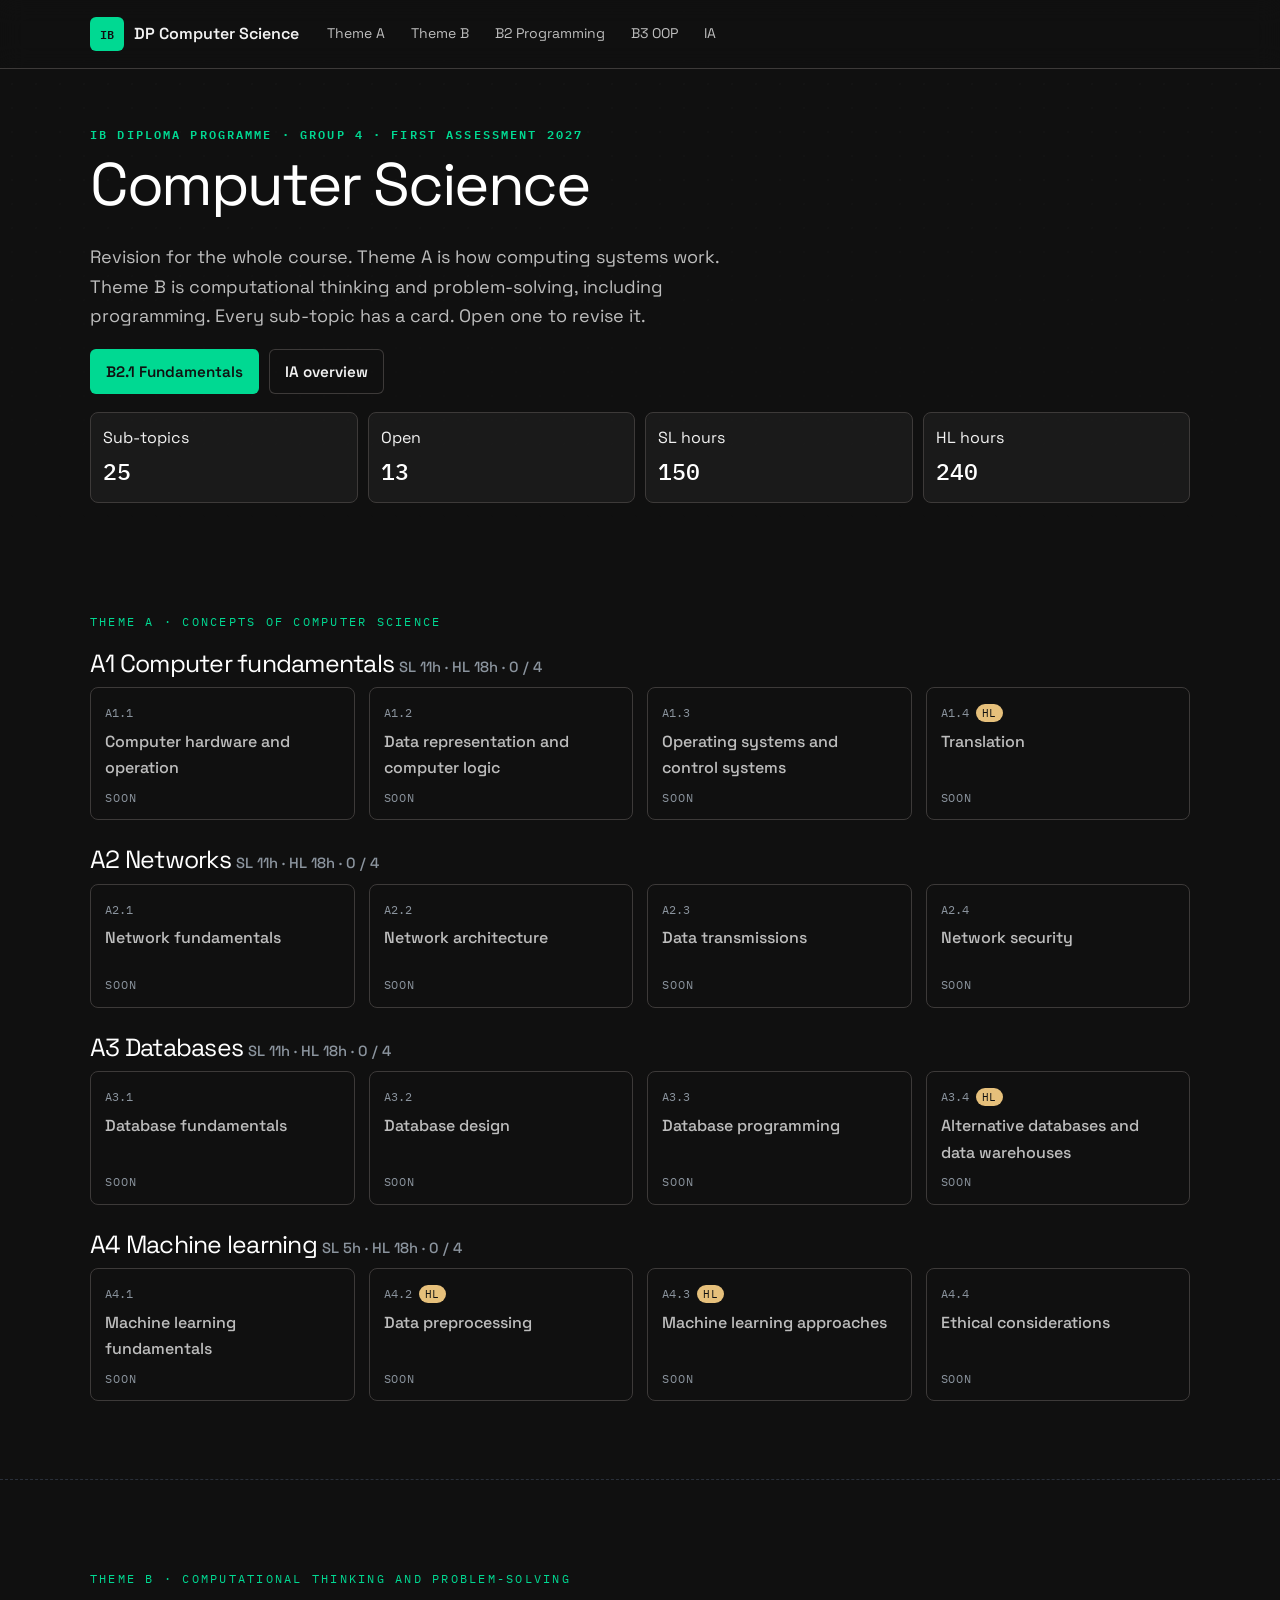
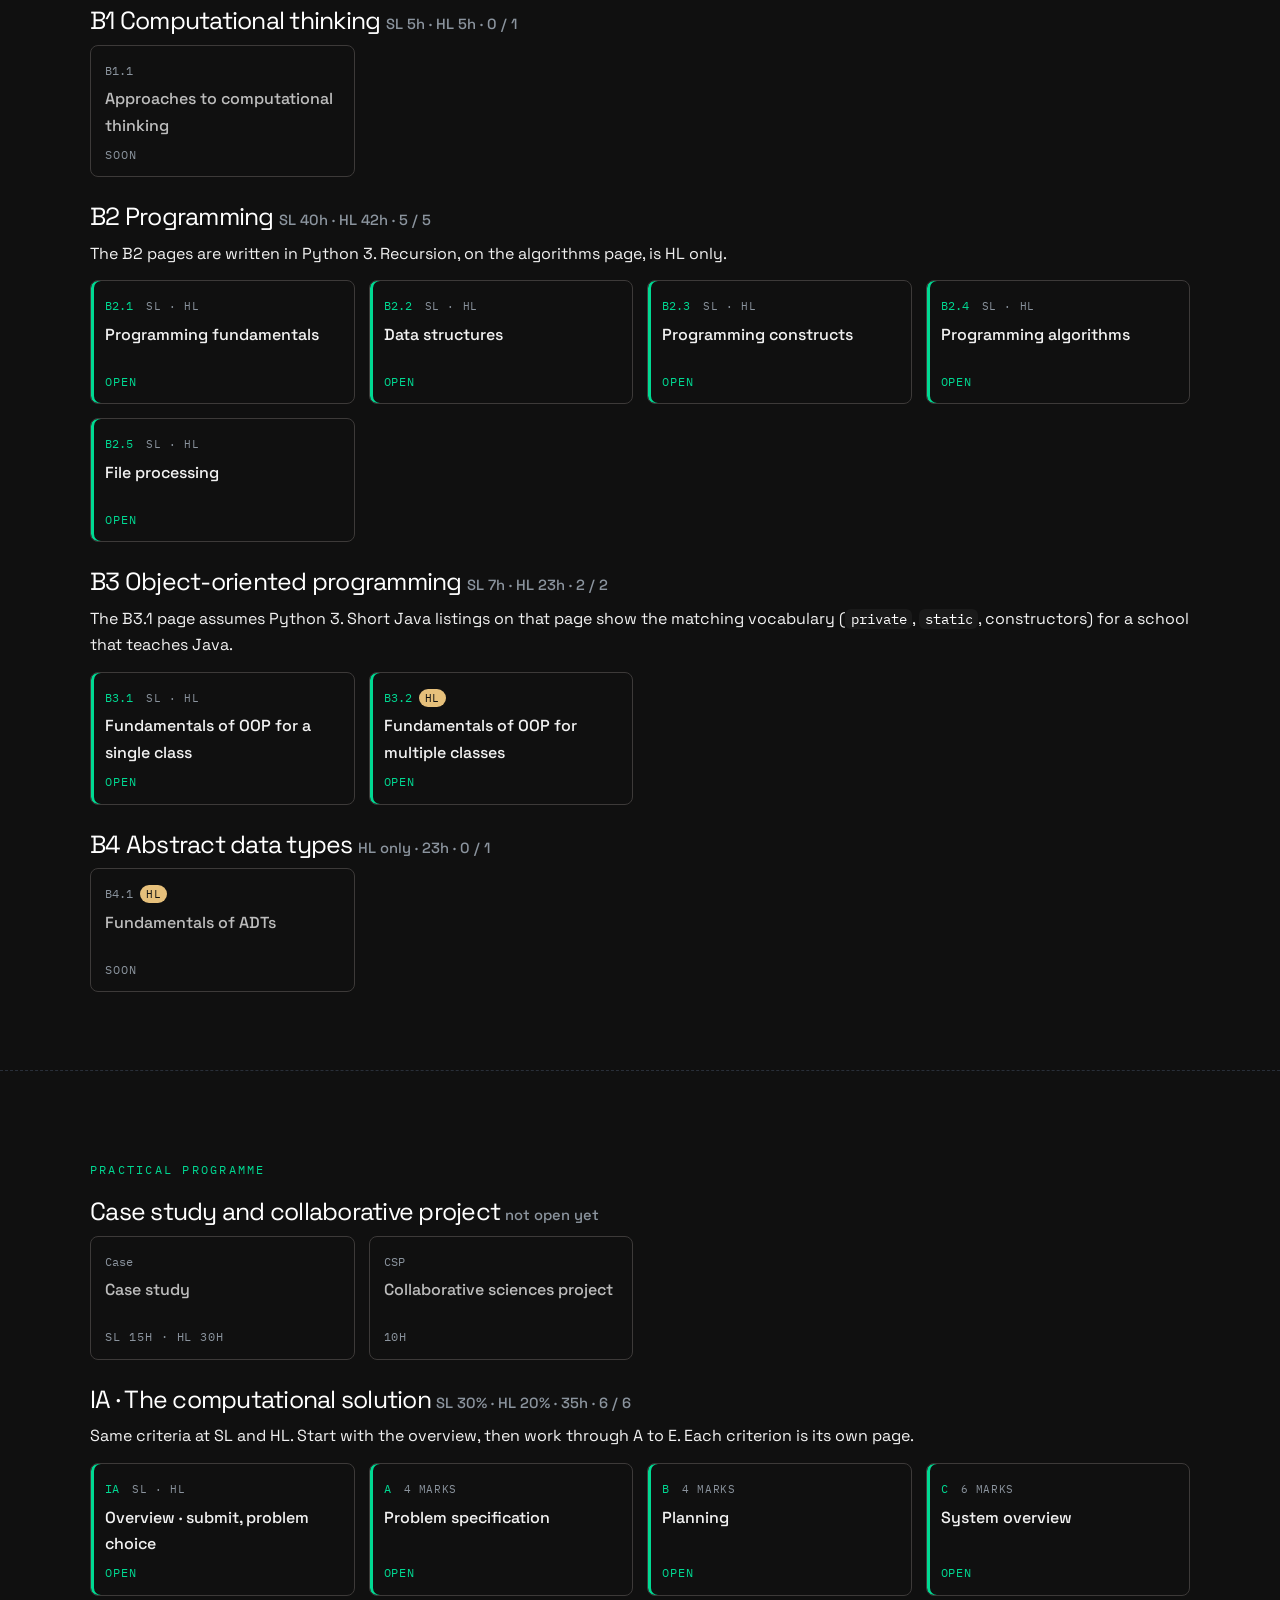
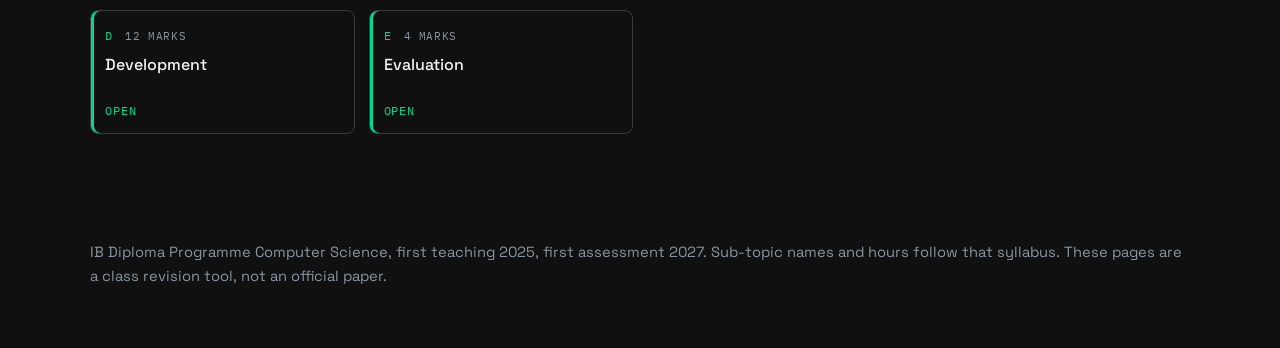
==== commit 5df6a965: "Remove the index note that only Theme B pages are ready so far. Co-authored-by: guojianryan <guojian" ====
--- a/index.html
+++ b/index.html
@@ -4,7 +4,7 @@
   <meta charset="utf-8">
   <meta name="viewport" content="width=device-width, initial-scale=1">
   <title>IB DP Computer Science</title>
-  <meta name="description" content="Revision for the IB Diploma Programme Computer Science course, first assessment 2027. Theme A is concepts of computer science. Theme B is computational thinking and problem-solving. B2, B3 and the IA computational solution are open.">
+  <meta name="description" content="Revision for the IB Diploma Programme Computer Science course, first assessment 2027. Theme A is concepts of computer science. Theme B is computational thinking and problem-solving.">
   <meta name="theme-color" content="#101010">
   <link rel="icon" type="image/png" sizes="32x32" href="favicon-32.png">
   <link rel="apple-touch-icon" href="apple-touch-icon.png">
@@ -34,7 +34,7 @@
       <div class="wrap">
         <p class="kicker">IB Diploma Programme · Group 4 · First assessment 2027</p>
         <h1>Computer Science</h1>
-        <p class="lede">Revision for the whole course. Theme A is how computing systems work. Theme B is computational thinking and problem-solving, including programming. Every sub-topic has a card. Open one to revise it. Programming, B2, and object-oriented programming, B3, are the topics with pages so far.</p>
+        <p class="lede">Revision for the whole course. Theme A is how computing systems work. Theme B is computational thinking and problem-solving, including programming. Every sub-topic has a card. Open one to revise it.</p>
         <div class="actions">
           <a class="btn" href="b2-1-programming-fundamentals.html">B2.1 Fundamentals</a>
           <a class="btn ghost" href="ia-computational-solution.html">IA overview</a>
--- a/css/styles.css
+++ b/css/styles.css
@@ -965,9 +965,15 @@
 .more { margin-top: 12px; }
 
 .more.prominent .btn {
-  padding: 12px 20px;
-  font-size: 1.05rem;
-  box-shadow: none;
+  padding: 14px 22px;
+  font-size: 1.08rem;
+  gap: 10px;
+  box-shadow: 0 0 0 1px var(--teal), 0 0 0 5px rgba(0, 217, 146, 0.16);
+}
+
+.more.prominent .btn:hover {
+  filter: brightness(1.08);
+  box-shadow: 0 0 0 1px var(--teal), 0 0 0 6px rgba(0, 217, 146, 0.28);
 }
 
 .more.prominent .btn::after {
